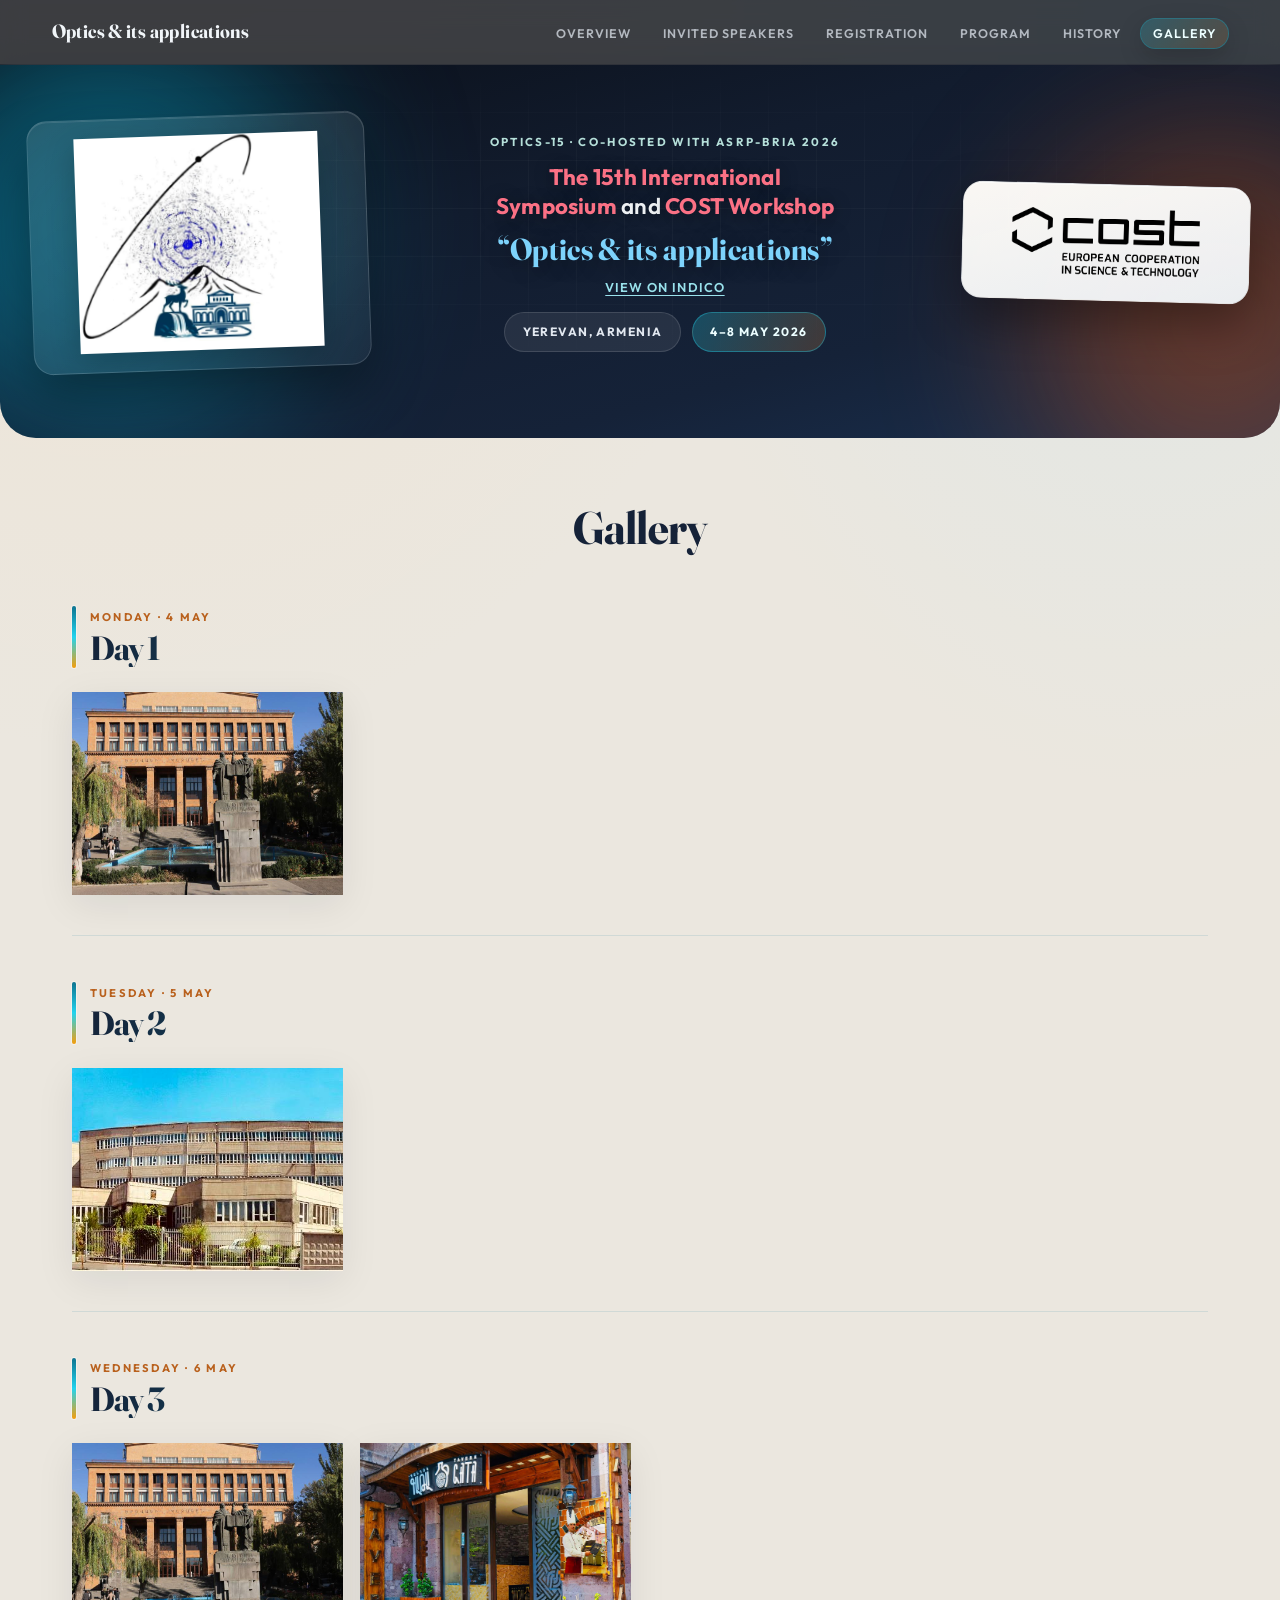
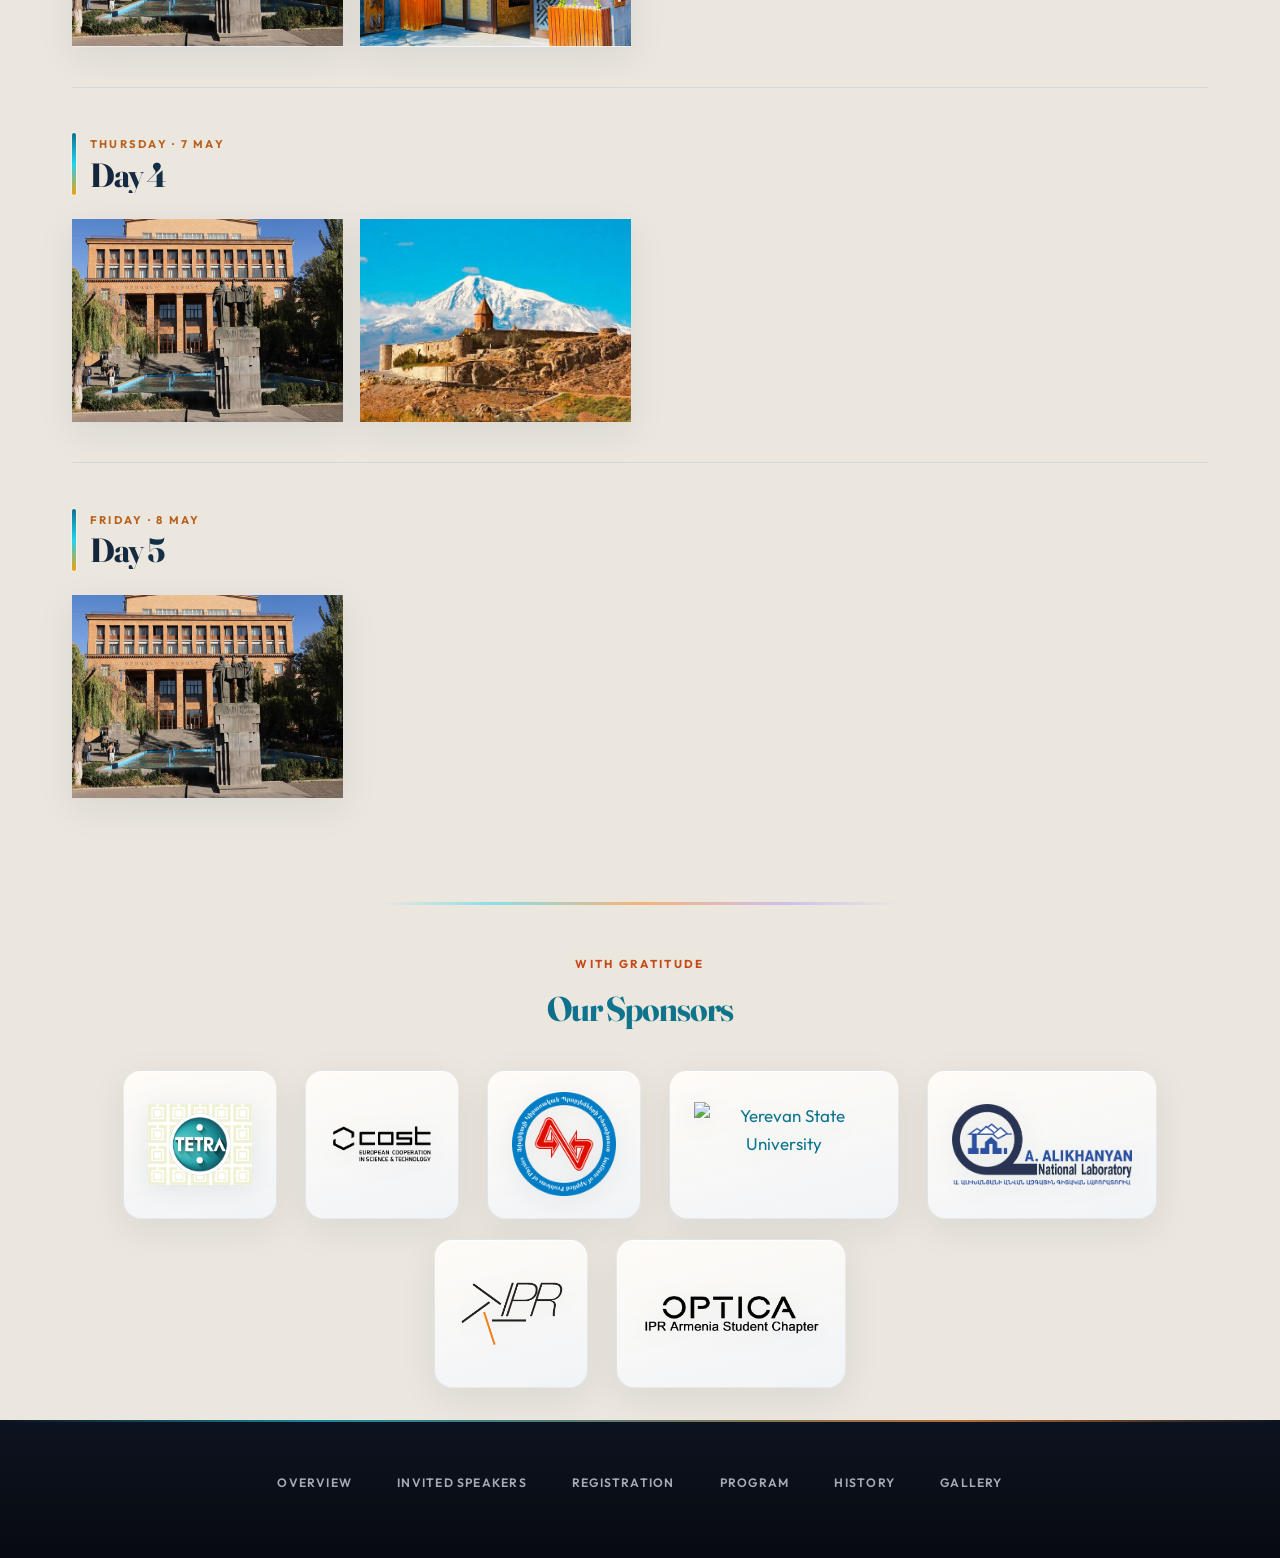
==== gallery.html @ a1bba570 "fix: remove .footer-credit in JS, cache-bust; CI verify live HTML for N2G (path check) Made-with: Cu" ====
<!DOCTYPE html>
<html lang="en">
  <head>
    <meta charset="UTF-8" />
    <meta name="viewport" content="width=device-width, initial-scale=1.0, viewport-fit=cover" />
    <title>Gallery — ASRP-BRIA 2026</title>
    <link rel="stylesheet" href="css/fonts.css" />
    <link rel="stylesheet" href="css/style.css" />
  </head>
  <body>
    <header class="site-header">
      <div class="header-inner">
        <a class="brand" href="index.html">Optics &amp; its applications</a>
        <button
          class="nav-toggle"
          type="button"
          aria-label="Open menu"
          aria-expanded="false"
        >
          <span></span><span></span><span></span>
        </button>
        <nav class="site-nav" aria-label="Main">
          <ul>
            <li><a href="index.html">Overview</a></li>
            <li><a href="invited-speakers.html">Invited Speakers</a></li>
            <li><a href="registration.html">Registration</a></li>
            <li><a href="program.html">Program</a></li>
            <li><a href="history.html">History</a></li>
            <li><a href="gallery.html" aria-current="page">Gallery</a></li>
          </ul>
        </nav>
      </div>
    </header>

    <main>
      <section class="hero hero--optics" aria-label="OPTICS-15 symposium banner">
        <div class="hero-bg" aria-hidden="true">
          <span class="hero-orb hero-orb--a"></span>
          <span class="hero-orb hero-orb--b"></span>
          <span class="hero-gridlines"></span>
        </div>
        <div class="hero-content">
          <div class="hero-grid hero-grid--optics">
            <div class="hero-panel hero-panel--tilt-left">
              <img
                src="images/hero-asrp.jpg"
                alt="ASRP — Alpic School for Radiation Physics"
                decoding="async"
                fetchpriority="low"
                loading="lazy"
                width="400"
                height="300"
              />
            </div>
            <div class="hero-center hero-center--optics">
              <p class="hero-eyebrow hero-eyebrow--optics">OPTICS-15 · co-hosted with ASRP-BRIA 2026</p>
              <div
                class="hero-symposium"
                aria-label="The 15th International Symposium and COST Workshop, Optics and its applications, OPTICS-15"
              >
                <span class="hero-symposium__inner" aria-hidden="true">
                  <span class="hero-symposium__line1">
                    <span class="hero-symposium__accent">The 15th International Symposium</span>
                    <span class="hero-symposium__and"> and </span>
                    <span class="hero-symposium__accent">COST Workshop</span>
                  </span>
                  <span class="hero-symposium__theme">&ldquo;Optics &amp; its applications&rdquo;</span>
                </span>
              </div>
              <p class="hero-symposium__series">
                <a href="https://indico.cern.ch/event/1631801/" target="_blank" rel="noopener noreferrer"
                  >View on Indico</a
                >
              </p>
              <div class="hero-meta">
                <span class="hero-pill">Yerevan, Armenia</span>
                <span class="hero-pill hero-pill--accent">4–8 May 2026</span>
              </div>
            </div>
            <div class="hero-cost" aria-label="COST">
              <a
                class="hero-cost__link"
                href="https://www.cost.eu/"
                target="_blank"
                rel="noopener noreferrer"
                aria-label="COST — European Cooperation in Science and Technology"
              >
                <img
                  src="images/sponsors/cost.png"
                  width="200"
                  height="120"
                  alt="COST — European Cooperation in Science and Technology"
                  decoding="async"
                  loading="lazy"
                />
              </a>
            </div>
          </div>
        </div>
      </section>

      <div class="wrap wrap--gallery" id="conference-gallery">
        <h1 class="page-title">Gallery</h1>

        <section class="gallery-day-section" aria-labelledby="g-day-1">
          <header class="gallery-day-section__head" id="g-day-1">
            <p class="gallery-day-section__eyebrow">Monday · 4 May</p>
            <h2 class="gallery-day-section__title">Day 1</h2>
          </header>
          <div class="gallery-mosaic" role="list">
            <div class="gallery-mosaic__cell" role="listitem">
              <button
                type="button"
                class="gallery-thumb tri-zoom"
                data-lightbox-src="images/gallery/desktop/1.jpg"
                data-lightbox-title="Day 1"
                aria-label="View photo, Day 1, 1 of 1"
              >
                <span class="tri-zoom__shine" aria-hidden="true"></span>
                <img
                  src="images/gallery/desktop/1.jpg"
                  alt=""
                  width="800"
                  height="600"
                  loading="lazy"
                  decoding="async"
                />
                <span class="tri-zoom__hint" aria-hidden="true"
                  ><span class="tri-zoom__hint-icon" aria-hidden="true"></span> Enlarge</span
                >
              </button>
            </div>
          </div>
        </section>

        <section class="gallery-day-section" aria-labelledby="g-day-2">
          <header class="gallery-day-section__head" id="g-day-2">
            <p class="gallery-day-section__eyebrow">Tuesday · 5 May</p>
            <h2 class="gallery-day-section__title">Day 2</h2>
          </header>
          <div class="gallery-mosaic" role="list">
            <div class="gallery-mosaic__cell" role="listitem">
              <button
                type="button"
                class="gallery-thumb tri-zoom"
                data-lightbox-src="images/gallery/desktop/2.jpg"
                data-lightbox-title="Day 2"
                aria-label="View photo, Day 2, 1 of 1"
              >
                <span class="tri-zoom__shine" aria-hidden="true"></span>
                <img
                  src="images/gallery/desktop/2.jpg"
                  alt=""
                  width="800"
                  height="600"
                  loading="lazy"
                  decoding="async"
                />
                <span class="tri-zoom__hint" aria-hidden="true"
                  ><span class="tri-zoom__hint-icon" aria-hidden="true"></span> Enlarge</span
                >
              </button>
            </div>
          </div>
        </section>

        <section class="gallery-day-section" aria-labelledby="g-day-3">
          <header class="gallery-day-section__head" id="g-day-3">
            <p class="gallery-day-section__eyebrow">Wednesday · 6 May</p>
            <h2 class="gallery-day-section__title">Day 3</h2>
          </header>
          <div class="gallery-mosaic" role="list">
            <div class="gallery-mosaic__cell" role="listitem">
              <button
                type="button"
                class="gallery-thumb tri-zoom"
                data-lightbox-src="images/gallery/desktop/1.jpg"
                data-lightbox-title="Day 3"
                aria-label="View photo, Day 3, 1 of 2"
              >
                <span class="tri-zoom__shine" aria-hidden="true"></span>
                <img
                  src="images/gallery/desktop/1.jpg"
                  alt=""
                  width="800"
                  height="600"
                  loading="lazy"
                  decoding="async"
                />
                <span class="tri-zoom__hint" aria-hidden="true"
                  ><span class="tri-zoom__hint-icon" aria-hidden="true"></span> Enlarge</span
                >
              </button>
            </div>
            <div class="gallery-mosaic__cell" role="listitem">
              <button
                type="button"
                class="gallery-thumb tri-zoom"
                data-lightbox-src="images/gallery/desktop/4.jpg"
                data-lightbox-title="Day 3"
                aria-label="View photo, Day 3, 2 of 2"
              >
                <span class="tri-zoom__shine" aria-hidden="true"></span>
                <img
                  src="images/gallery/desktop/4.jpg"
                  alt=""
                  width="800"
                  height="600"
                  loading="lazy"
                  decoding="async"
                />
                <span class="tri-zoom__hint" aria-hidden="true"
                  ><span class="tri-zoom__hint-icon" aria-hidden="true"></span> Enlarge</span
                >
              </button>
            </div>
          </div>
        </section>

        <section class="gallery-day-section" aria-labelledby="g-day-4">
          <header class="gallery-day-section__head" id="g-day-4">
            <p class="gallery-day-section__eyebrow">Thursday · 7 May</p>
            <h2 class="gallery-day-section__title">Day 4</h2>
          </header>
          <div class="gallery-mosaic" role="list">
            <div class="gallery-mosaic__cell" role="listitem">
              <button
                type="button"
                class="gallery-thumb tri-zoom"
                data-lightbox-src="images/gallery/desktop/1.jpg"
                data-lightbox-title="Day 4"
                aria-label="View photo, Day 4, 1 of 2"
              >
                <span class="tri-zoom__shine" aria-hidden="true"></span>
                <img
                  src="images/gallery/desktop/1.jpg"
                  alt=""
                  width="800"
                  height="600"
                  loading="lazy"
                  decoding="async"
                />
                <span class="tri-zoom__hint" aria-hidden="true"
                  ><span class="tri-zoom__hint-icon" aria-hidden="true"></span> Enlarge</span
                >
              </button>
            </div>
            <div class="gallery-mosaic__cell" role="listitem">
              <button
                type="button"
                class="gallery-thumb tri-zoom"
                data-lightbox-src="images/gallery/desktop/3.jpg"
                data-lightbox-title="Day 4"
                aria-label="View photo, Day 4, 2 of 2"
              >
                <span class="tri-zoom__shine" aria-hidden="true"></span>
                <img
                  src="images/gallery/desktop/3.jpg"
                  alt=""
                  width="800"
                  height="600"
                  loading="lazy"
                  decoding="async"
                />
                <span class="tri-zoom__hint" aria-hidden="true"
                  ><span class="tri-zoom__hint-icon" aria-hidden="true"></span> Enlarge</span
                >
              </button>
            </div>
          </div>
        </section>

        <section class="gallery-day-section" aria-labelledby="g-day-5">
          <header class="gallery-day-section__head" id="g-day-5">
            <p class="gallery-day-section__eyebrow">Friday · 8 May</p>
            <h2 class="gallery-day-section__title">Day 5</h2>
          </header>
          <div class="gallery-mosaic" role="list">
            <div class="gallery-mosaic__cell" role="listitem">
              <button
                type="button"
                class="gallery-thumb tri-zoom"
                data-lightbox-src="images/gallery/desktop/1.jpg"
                data-lightbox-title="Day 5"
                aria-label="View photo, Day 5, 1 of 1"
              >
                <span class="tri-zoom__shine" aria-hidden="true"></span>
                <img
                  src="images/gallery/desktop/1.jpg"
                  alt=""
                  width="800"
                  height="600"
                  loading="lazy"
                  decoding="async"
                />
                <span class="tri-zoom__hint" aria-hidden="true"
                  ><span class="tri-zoom__hint-icon" aria-hidden="true"></span> Enlarge</span
                >
              </button>
            </div>
          </div>
        </section>
      </div>
    </main>

    <div
      class="lightbox"
      id="image-lightbox"
      role="dialog"
      aria-modal="true"
      aria-labelledby="lightbox-title"
      hidden
    >
      <button
        type="button"
        class="lightbox__backdrop"
        tabindex="-1"
        aria-label="Close gallery preview"
      ></button>
      <div class="lightbox__panel">
        <header class="lightbox__head">
          <h2 class="lightbox__title" id="lightbox-title">Preview</h2>
          <button type="button" class="lightbox__close" aria-label="Close">
            <span class="lightbox__close-icon" aria-hidden="true"></span>
          </button>
        </header>
        <div class="lightbox__stage">
          <img class="lightbox__img" src="" alt="" />
        </div>
      </div>
    </div>

    <section class="sponsors sponsors--page" aria-label="Sponsors">
      <p class="sponsors__eyebrow">With gratitude</p>
      <h2 class="sponsors__title">Our Sponsors</h2>
      <div class="sponsor-row">
        <a href="https://www.cost.eu/actions/CA23125/" target="_blank" rel="noopener noreferrer" aria-label="TETRA (COST Action CA23125)">
          <img src="images/sponsors/tetra.png" alt="TETRA COST Action" width="140" height="140" />
        </a>
        <a href="https://www.cost.eu/" target="_blank" rel="noopener noreferrer" aria-label="COST (European Cooperation in Science and Technology)">
          <img src="images/sponsors/cost.png" alt="COST" width="140" height="140" />
        </a>
        <a href="https://www.iapp.am/" target="_blank" rel="noopener noreferrer" aria-label="Institute of Applied Problems of Physics (IAPP)">
          <img src="images/sponsors/iapp.png" alt="Institute of Applied Problems of Physics" width="140" height="140" />
        </a>
        <a class="sponsor--wide" href="https://www.ysu.am/en" target="_blank" rel="noopener noreferrer" aria-label="Yerevan State University">
          <img src="images/sponsors/ysu.jpg" alt="Yerevan State University" width="180" height="90" />
        </a>
        <a class="sponsor--wide" href="https://www.aanl.am/" target="_blank" rel="noopener noreferrer" aria-label="A. I. Alikhanyan National Science Laboratory (AANL)">
          <img src="images/sponsors/aanl.png" alt="A. I. Alikhanyan National Science Laboratory" width="180" height="90" />
        </a>
        <a href="https://ipr.sci.am/" target="_blank" rel="noopener noreferrer" aria-label="Institute for Physical Research">
          <img src="images/sponsors/ipr.png" alt="Institute for Physical Research" width="140" height="140" />
        </a>
        <a class="sponsor--wide" href="https://www.facebook.com/IPR.Armenia" target="_blank" rel="noopener noreferrer" aria-label="IPR Armenia Optica Student Chapter">
          <img src="images/sponsors/optica-ipr-armenia.png" alt="IPR Armenia Optica Student Chapter" width="180" height="80" />
        </a>
      </div>
    </section>

    <footer class="site-footer">
      <div class="footer-inner">
        <nav class="footer-nav" aria-label="Footer">
          <a href="index.html">Overview</a>
          <a href="invited-speakers.html">Invited Speakers</a>
          <a href="registration.html">Registration</a>
          <a href="program.html">Program</a>
          <a href="history.html">History</a>
          <a href="gallery.html">Gallery</a>
        </nav>
      </div>
    </footer>

    <script src="js/main.js?v=6" defer></script>
  </body>
</html>
---- css/fonts.css ----
﻿@font-face {
  font-family: 'Fraunces';
  font-style: italic;
  font-weight: 500;
  font-display: swap;
  src: url(../fonts/6NVf8FyLNQOQZAnv9ZwNjucMHVn85Ni7emAe9lKqZTnbB-gzTK0K1ChJdt9vIVYX9G37lod9sPEKsxx664UJf1h5Tf7W.ttf) format('truetype');
}
@font-face {
  font-family: 'Fraunces';
  font-style: italic;
  font-weight: 500;
  font-display: swap;
  src: url(../fonts/6NVf8FyLNQOQZAnv9ZwNjucMHVn85Ni7emAe9lKqZTnbB-gzTK0K1ChJdt9vIVYX9G37lrd9sPEKsxx664UJf1h5Tf7W.ttf) format('truetype');
}
@font-face {
  font-family: 'Fraunces';
  font-style: italic;
  font-weight: 500;
  font-display: swap;
  src: url(../fonts/6NVf8FyLNQOQZAnv9ZwNjucMHVn85Ni7emAe9lKqZTnbB-gzTK0K1ChJdt9vIVYX9G37lqd9sPEKsxx664UJf1h5Tf7W.ttf) format('truetype');
}
@font-face {
  font-family: 'Fraunces';
  font-style: italic;
  font-weight: 500;
  font-display: swap;
  src: url(../fonts/6NVf8FyLNQOQZAnv9ZwNjucMHVn85Ni7emAe9lKqZTnbB-gzTK0K1ChJdt9vIVYX9G37ltd9sPEKsxx664UJf1h5Tf7W.ttf) format('truetype');
}
@font-face {
  font-family: 'Fraunces';
  font-style: italic;
  font-weight: 500;
  font-display: swap;
  src: url(../fonts/6NVf8FyLNQOQZAnv9ZwNjucMHVn85Ni7emAe9lKqZTnbB-gzTK0K1ChJdt9vIVYX9G37lvd9sPEKsxx664UJf1h5Tf7W.ttf) format('truetype');
}
@font-face {
  font-family: 'Fraunces';
  font-style: italic;
  font-weight: 500;
  font-display: swap;
  src: url(../fonts/6NVf8FyLNQOQZAnv9ZwNjucMHVn85Ni7emAe9lKqZTnbB-gzTK0K1ChJdt9vIVYX9G37lhd9sPEKsxx664UJf1h5Tf7W.ttf) format('truetype');
}
@font-face {
  font-family: 'Fraunces';
  font-style: italic;
  font-weight: 500;
  font-display: swap;
  src: url(../fonts/6NVf8FyLNQOQZAnv9ZwNjucMHVn85Ni7emAe9lKqZTnbB-gzTK0K1ChJdt9vIVYX9G37lh99sPEKsxx664UJf1h5Tf7W.ttf) format('truetype');
}
@font-face {
  font-family: 'Fraunces';
  font-style: italic;
  font-weight: 500;
  font-display: swap;
  src: url(../fonts/6NVf8FyLNQOQZAnv9ZwNjucMHVn85Ni7emAe9lKqZTnbB-gzTK0K1ChJdt9vIVYX9G37lgd9sPEKsxx664UJf1h5Tf7W.ttf) format('truetype');
}
@font-face {
  font-family: 'Fraunces';
  font-style: italic;
  font-weight: 500;
  font-display: swap;
  src: url(../fonts/6NVf8FyLNQOQZAnv9ZwNjucMHVn85Ni7emAe9lKqZTnbB-gzTK0K1ChJdt9vIVYX9G37ljd9sPEKsxx664UJf1h5Tf7W.ttf) format('truetype');
}
@font-face {
  font-family: 'Fraunces';
  font-style: italic;
  font-weight: 500;
  font-display: swap;
  src: url(../fonts/6NVf8FyLNQOQZAnv9ZwNjucMHVn85Ni7emAe9lKqZTnbB-gzTK0K1ChJdt9vIVYX9G37lld9sPEKsxx664UJf1h5Tf7W.ttf) format('truetype');
}
@font-face {
  font-family: 'Fraunces';
  font-style: italic;
  font-weight: 500;
  font-display: swap;
  src: url(../fonts/6NVf8FyLNQOQZAnv9ZwNjucMHVn85Ni7emAe9lKqZTnbB-gzTK0K1ChJdt9vIVYX9G37lnd9sPEKsxx664UJf1h5Tf7W.ttf) format('truetype');
}
@font-face {
  font-family: 'Fraunces';
  font-style: italic;
  font-weight: 500;
  font-display: swap;
  src: url(../fonts/6NVf8FyLNQOQZAnv9ZwNjucMHVn85Ni7emAe9lKqZTnbB-gzTK0K1ChJdt9vIVYX9G37lod-sPEKsxx664UJf1h5Tf7W.ttf) format('truetype');
}
@font-face {
  font-family: 'Fraunces';
  font-style: italic;
  font-weight: 500;
  font-display: swap;
  src: url(../fonts/6NVf8FyLNQOQZAnv9ZwNjucMHVn85Ni7emAe9lKqZTnbB-gzTK0K1ChJdt9vIVYX9G37ltd-sPEKsxx664UJf1h5Tf7W.ttf) format('truetype');
}
@font-face {
  font-family: 'Fraunces';
  font-style: italic;
  font-weight: 500;
  font-display: swap;
  src: url(../fonts/6NVf8FyLNQOQZAnv9ZwNjucMHVn85Ni7emAe9lKqZTnbB-gzTK0K1ChJdt9vIVYX9G37lud-sPEKsxx664UJf1h5Tf7W.ttf) format('truetype');
}
@font-face {
  font-family: 'Fraunces';
  font-style: italic;
  font-weight: 500;
  font-display: swap;
  src: url(../fonts/6NVf8FyLNQOQZAnv9ZwNjucMHVn85Ni7emAe9lKqZTnbB-gzTK0K1ChJdt9vIVYX9G37lgd-sPEKsxx664UJf1h5Tf7W.ttf) format('truetype');
}
@font-face {
  font-family: 'Fraunces';
  font-style: italic;
  font-weight: 500;
  font-display: swap;
  src: url(../fonts/6NVf8FyLNQOQZAnv9ZwNjucMHVn85Ni7emAe9lKqZTnbB-gzTK0K1ChJdt9vIVYX9G37lld-sPEKsxx664UJf1h5Tf7W.ttf) format('truetype');
}
@font-face {
  font-family: 'Fraunces';
  font-style: italic;
  font-weight: 500;
  font-display: swap;
  src: url(../fonts/6NVf8FyLNQOQZAnv9ZwNjucMHVn85Ni7emAe9lKqZTnbB-gzTK0K1ChJdt9vIVYX9G37lmd-sPEKsxx664UJf1h5Tf7W.ttf) format('truetype');
}
@font-face {
  font-family: 'Fraunces';
  font-style: italic;
  font-weight: 500;
  font-display: swap;
  src: url(../fonts/6NVf8FyLNQOQZAnv9ZwNjucMHVn85Ni7emAe9lKqZTnbB-gzTK0K1ChJdt9vIVYX9G37lod_sPEKsxx664UJf1h5Tf7W.ttf) format('truetype');
}
@font-face {
  font-family: 'Fraunces';
  font-style: normal;
  font-weight: 400;
  font-display: swap;
  src: url(../fonts/6NUh8FyLNQOQZAnv9bYEvDiIdE9Ea92uemAk_WBq8U_9v0c2Wa0K7iN7hzFUPJH58njr1603gg7S2nfgRYIctxujDg.ttf) format('truetype');
}
@font-face {
  font-family: 'Fraunces';
  font-style: normal;
  font-weight: 400;
  font-display: swap;
  src: url(../fonts/6NUh8FyLNQOQZAnv9bYEvDiIdE9Ea92uemAk_WBq8U_9v0c2Wa0K7iN7hzFUPJH58njb1603gg7S2nfgRYIctxujDg.ttf) format('truetype');
}
@font-face {
  font-family: 'Fraunces';
  font-style: normal;
  font-weight: 400;
  font-display: swap;
  src: url(../fonts/6NUh8FyLNQOQZAnv9bYEvDiIdE9Ea92uemAk_WBq8U_9v0c2Wa0K7iN7hzFUPJH58njL1603gg7S2nfgRYIctxujDg.ttf) format('truetype');
}
@font-face {
  font-family: 'Fraunces';
  font-style: normal;
  font-weight: 400;
  font-display: swap;
  src: url(../fonts/6NUh8FyLNQOQZAnv9bYEvDiIdE9Ea92uemAk_WBq8U_9v0c2Wa0K7iN7hzFUPJH58ni71603gg7S2nfgRYIctxujDg.ttf) format('truetype');
}
@font-face {
  font-family: 'Fraunces';
  font-style: normal;
  font-weight: 400;
  font-display: swap;
  src: url(../fonts/6NUh8FyLNQOQZAnv9bYEvDiIdE9Ea92uemAk_WBq8U_9v0c2Wa0K7iN7hzFUPJH58nib1603gg7S2nfgRYIctxujDg.ttf) format('truetype');
}
@font-face {
  font-family: 'Fraunces';
  font-style: normal;
  font-weight: 400;
  font-display: swap;
  src: url(../fonts/6NUh8FyLNQOQZAnv9bYEvDiIdE9Ea92uemAk_WBq8U_9v0c2Wa0K7iN7hzFUPJH58nh71603gg7S2nfgRYIctxujDg.ttf) format('truetype');
}
@font-face {
  font-family: 'Fraunces';
  font-style: normal;
  font-weight: 400;
  font-display: swap;
  src: url(../fonts/6NUh8FyLNQOQZAnv9bYEvDiIdE9Ea92uemAk_WBq8U_9v0c2Wa0K7iN7hzFUPJH58nhz1603gg7S2nfgRYIctxujDg.ttf) format('truetype');
}
@font-face {
  font-family: 'Fraunces';
  font-style: normal;
  font-weight: 400;
  font-display: swap;
  src: url(../fonts/6NUh8FyLNQOQZAnv9bYEvDiIdE9Ea92uemAk_WBq8U_9v0c2Wa0K7iN7hzFUPJH58nhr1603gg7S2nfgRYIctxujDg.ttf) format('truetype');
}
@font-face {
  font-family: 'Fraunces';
  font-style: normal;
  font-weight: 400;
  font-display: swap;
  src: url(../fonts/6NUh8FyLNQOQZAnv9bYEvDiIdE9Ea92uemAk_WBq8U_9v0c2Wa0K7iN7hzFUPJH58nhb1603gg7S2nfgRYIctxujDg.ttf) format('truetype');
}
@font-face {
  font-family: 'Fraunces';
  font-style: normal;
  font-weight: 400;
  font-display: swap;
  src: url(../fonts/6NUh8FyLNQOQZAnv9bYEvDiIdE9Ea92uemAk_WBq8U_9v0c2Wa0K7iN7hzFUPJH58ng71603gg7S2nfgRYIctxujDg.ttf) format('truetype');
}
@font-face {
  font-family: 'Fraunces';
  font-style: normal;
  font-weight: 400;
  font-display: swap;
  src: url(../fonts/6NUh8FyLNQOQZAnv9bYEvDiIdE9Ea92uemAk_WBq8U_9v0c2Wa0K7iN7hzFUPJH58ngb1603gg7S2nfgRYIctxujDg.ttf) format('truetype');
}
@font-face {
  font-family: 'Fraunces';
  font-style: normal;
  font-weight: 400;
  font-display: swap;
  src: url(../fonts/6NUh8FyLNQOQZAnv9bYEvDiIdE9Ea92uemAk_WBq8U_9v0c2Wa0K7iN7hzFUPJH58njr1K03gg7S2nfgRYIctxujDg.ttf) format('truetype');
}
@font-face {
  font-family: 'Fraunces';
  font-style: normal;
  font-weight: 400;
  font-display: swap;
  src: url(../fonts/6NUh8FyLNQOQZAnv9bYEvDiIdE9Ea92uemAk_WBq8U_9v0c2Wa0K7iN7hzFUPJH58ni71K03gg7S2nfgRYIctxujDg.ttf) format('truetype');
}
@font-face {
  font-family: 'Fraunces';
  font-style: normal;
  font-weight: 400;
  font-display: swap;
  src: url(../fonts/6NUh8FyLNQOQZAnv9bYEvDiIdE9Ea92uemAk_WBq8U_9v0c2Wa0K7iN7hzFUPJH58niL1K03gg7S2nfgRYIctxujDg.ttf) format('truetype');
}
@font-face {
  font-family: 'Fraunces';
  font-style: normal;
  font-weight: 400;
  font-display: swap;
  src: url(../fonts/6NUh8FyLNQOQZAnv9bYEvDiIdE9Ea92uemAk_WBq8U_9v0c2Wa0K7iN7hzFUPJH58nhr1K03gg7S2nfgRYIctxujDg.ttf) format('truetype');
}
@font-face {
  font-family: 'Fraunces';
  font-style: normal;
  font-weight: 400;
  font-display: swap;
  src: url(../fonts/6NUh8FyLNQOQZAnv9bYEvDiIdE9Ea92uemAk_WBq8U_9v0c2Wa0K7iN7hzFUPJH58ng71K03gg7S2nfgRYIctxujDg.ttf) format('truetype');
}
@font-face {
  font-family: 'Fraunces';
  font-style: normal;
  font-weight: 400;
  font-display: swap;
  src: url(../fonts/6NUh8FyLNQOQZAnv9bYEvDiIdE9Ea92uemAk_WBq8U_9v0c2Wa0K7iN7hzFUPJH58ngL1K03gg7S2nfgRYIctxujDg.ttf) format('truetype');
}
@font-face {
  font-family: 'Fraunces';
  font-style: normal;
  font-weight: 400;
  font-display: swap;
  src: url(../fonts/6NUh8FyLNQOQZAnv9bYEvDiIdE9Ea92uemAk_WBq8U_9v0c2Wa0K7iN7hzFUPJH58njr1a03gg7S2nfgRYIctxujDg.ttf) format('truetype');
}
@font-face {
  font-family: 'Fraunces';
  font-style: normal;
  font-weight: 600;
  font-display: swap;
  src: url(../fonts/6NUh8FyLNQOQZAnv9bYEvDiIdE9Ea92uemAk_WBq8U_9v0c2Wa0K7iN7hzFUPJH58njr1603gg7S2nfgRYIcaRyjDg.ttf) format('truetype');
}
@font-face {
  font-family: 'Fraunces';
  font-style: normal;
  font-weight: 600;
  font-display: swap;
  src: url(../fonts/6NUh8FyLNQOQZAnv9bYEvDiIdE9Ea92uemAk_WBq8U_9v0c2Wa0K7iN7hzFUPJH58njb1603gg7S2nfgRYIcaRyjDg.ttf) format('truetype');
}
@font-face {
  font-family: 'Fraunces';
  font-style: normal;
  font-weight: 600;
  font-display: swap;
  src: url(../fonts/6NUh8FyLNQOQZAnv9bYEvDiIdE9Ea92uemAk_WBq8U_9v0c2Wa0K7iN7hzFUPJH58njL1603gg7S2nfgRYIcaRyjDg.ttf) format('truetype');
}
@font-face {
  font-family: 'Fraunces';
  font-style: normal;
  font-weight: 600;
  font-display: swap;
  src: url(../fonts/6NUh8FyLNQOQZAnv9bYEvDiIdE9Ea92uemAk_WBq8U_9v0c2Wa0K7iN7hzFUPJH58ni71603gg7S2nfgRYIcaRyjDg.ttf) format('truetype');
}
@font-face {
  font-family: 'Fraunces';
  font-style: normal;
  font-weight: 600;
  font-display: swap;
  src: url(../fonts/6NUh8FyLNQOQZAnv9bYEvDiIdE9Ea92uemAk_WBq8U_9v0c2Wa0K7iN7hzFUPJH58nib1603gg7S2nfgRYIcaRyjDg.ttf) format('truetype');
}
@font-face {
  font-family: 'Fraunces';
  font-style: normal;
  font-weight: 600;
  font-display: swap;
  src: url(../fonts/6NUh8FyLNQOQZAnv9bYEvDiIdE9Ea92uemAk_WBq8U_9v0c2Wa0K7iN7hzFUPJH58nh71603gg7S2nfgRYIcaRyjDg.ttf) format('truetype');
}
@font-face {
  font-family: 'Fraunces';
  font-style: normal;
  font-weight: 600;
  font-display: swap;
  src: url(../fonts/6NUh8FyLNQOQZAnv9bYEvDiIdE9Ea92uemAk_WBq8U_9v0c2Wa0K7iN7hzFUPJH58nhz1603gg7S2nfgRYIcaRyjDg.ttf) format('truetype');
}
@font-face {
  font-family: 'Fraunces';
  font-style: normal;
  font-weight: 600;
  font-display: swap;
  src: url(../fonts/6NUh8FyLNQOQZAnv9bYEvDiIdE9Ea92uemAk_WBq8U_9v0c2Wa0K7iN7hzFUPJH58nhr1603gg7S2nfgRYIcaRyjDg.ttf) format('truetype');
}
@font-face {
  font-family: 'Fraunces';
  font-style: normal;
  font-weight: 600;
  font-display: swap;
  src: url(../fonts/6NUh8FyLNQOQZAnv9bYEvDiIdE9Ea92uemAk_WBq8U_9v0c2Wa0K7iN7hzFUPJH58nhb1603gg7S2nfgRYIcaRyjDg.ttf) format('truetype');
}
@font-face {
  font-family: 'Fraunces';
  font-style: normal;
  font-weight: 600;
  font-display: swap;
  src: url(../fonts/6NUh8FyLNQOQZAnv9bYEvDiIdE9Ea92uemAk_WBq8U_9v0c2Wa0K7iN7hzFUPJH58ng71603gg7S2nfgRYIcaRyjDg.ttf) format('truetype');
}
@font-face {
  font-family: 'Fraunces';
  font-style: normal;
  font-weight: 600;
  font-display: swap;
  src: url(../fonts/6NUh8FyLNQOQZAnv9bYEvDiIdE9Ea92uemAk_WBq8U_9v0c2Wa0K7iN7hzFUPJH58ngb1603gg7S2nfgRYIcaRyjDg.ttf) format('truetype');
}
@font-face {
  font-family: 'Fraunces';
  font-style: normal;
  font-weight: 600;
  font-display: swap;
  src: url(../fonts/6NUh8FyLNQOQZAnv9bYEvDiIdE9Ea92uemAk_WBq8U_9v0c2Wa0K7iN7hzFUPJH58njr1K03gg7S2nfgRYIcaRyjDg.ttf) format('truetype');
}
@font-face {
  font-family: 'Fraunces';
  font-style: normal;
  font-weight: 600;
  font-display: swap;
  src: url(../fonts/6NUh8FyLNQOQZAnv9bYEvDiIdE9Ea92uemAk_WBq8U_9v0c2Wa0K7iN7hzFUPJH58ni71K03gg7S2nfgRYIcaRyjDg.ttf) format('truetype');
}
@font-face {
  font-family: 'Fraunces';
  font-style: normal;
  font-weight: 600;
  font-display: swap;
  src: url(../fonts/6NUh8FyLNQOQZAnv9bYEvDiIdE9Ea92uemAk_WBq8U_9v0c2Wa0K7iN7hzFUPJH58niL1K03gg7S2nfgRYIcaRyjDg.ttf) format('truetype');
}
@font-face {
  font-family: 'Fraunces';
  font-style: normal;
  font-weight: 600;
  font-display: swap;
  src: url(../fonts/6NUh8FyLNQOQZAnv9bYEvDiIdE9Ea92uemAk_WBq8U_9v0c2Wa0K7iN7hzFUPJH58nhr1K03gg7S2nfgRYIcaRyjDg.ttf) format('truetype');
}
@font-face {
  font-family: 'Fraunces';
  font-style: normal;
  font-weight: 600;
  font-display: swap;
  src: url(../fonts/6NUh8FyLNQOQZAnv9bYEvDiIdE9Ea92uemAk_WBq8U_9v0c2Wa0K7iN7hzFUPJH58ng71K03gg7S2nfgRYIcaRyjDg.ttf) format('truetype');
}
@font-face {
  font-family: 'Fraunces';
  font-style: normal;
  font-weight: 600;
  font-display: swap;
  src: url(../fonts/6NUh8FyLNQOQZAnv9bYEvDiIdE9Ea92uemAk_WBq8U_9v0c2Wa0K7iN7hzFUPJH58ngL1K03gg7S2nfgRYIcaRyjDg.ttf) format('truetype');
}
@font-face {
  font-family: 'Fraunces';
  font-style: normal;
  font-weight: 600;
  font-display: swap;
  src: url(../fonts/6NUh8FyLNQOQZAnv9bYEvDiIdE9Ea92uemAk_WBq8U_9v0c2Wa0K7iN7hzFUPJH58njr1a03gg7S2nfgRYIcaRyjDg.ttf) format('truetype');
}
@font-face {
  font-family: 'Fraunces';
  font-style: normal;
  font-weight: 700;
  font-display: swap;
  src: url(../fonts/6NUh8FyLNQOQZAnv9bYEvDiIdE9Ea92uemAk_WBq8U_9v0c2Wa0K7iN7hzFUPJH58njr1603gg7S2nfgRYIcUByjDg.ttf) format('truetype');
}
@font-face {
  font-family: 'Fraunces';
  font-style: normal;
  font-weight: 700;
  font-display: swap;
  src: url(../fonts/6NUh8FyLNQOQZAnv9bYEvDiIdE9Ea92uemAk_WBq8U_9v0c2Wa0K7iN7hzFUPJH58njb1603gg7S2nfgRYIcUByjDg.ttf) format('truetype');
}
@font-face {
  font-family: 'Fraunces';
  font-style: normal;
  font-weight: 700;
  font-display: swap;
  src: url(../fonts/6NUh8FyLNQOQZAnv9bYEvDiIdE9Ea92uemAk_WBq8U_9v0c2Wa0K7iN7hzFUPJH58njL1603gg7S2nfgRYIcUByjDg.ttf) format('truetype');
}
@font-face {
  font-family: 'Fraunces';
  font-style: normal;
  font-weight: 700;
  font-display: swap;
  src: url(../fonts/6NUh8FyLNQOQZAnv9bYEvDiIdE9Ea92uemAk_WBq8U_9v0c2Wa0K7iN7hzFUPJH58ni71603gg7S2nfgRYIcUByjDg.ttf) format('truetype');
}
@font-face {
  font-family: 'Fraunces';
  font-style: normal;
  font-weight: 700;
  font-display: swap;
  src: url(../fonts/6NUh8FyLNQOQZAnv9bYEvDiIdE9Ea92uemAk_WBq8U_9v0c2Wa0K7iN7hzFUPJH58nib1603gg7S2nfgRYIcUByjDg.ttf) format('truetype');
}
@font-face {
  font-family: 'Fraunces';
  font-style: normal;
  font-weight: 700;
  font-display: swap;
  src: url(../fonts/6NUh8FyLNQOQZAnv9bYEvDiIdE9Ea92uemAk_WBq8U_9v0c2Wa0K7iN7hzFUPJH58nh71603gg7S2nfgRYIcUByjDg.ttf) format('truetype');
}
@font-face {
  font-family: 'Fraunces';
  font-style: normal;
  font-weight: 700;
  font-display: swap;
  src: url(../fonts/6NUh8FyLNQOQZAnv9bYEvDiIdE9Ea92uemAk_WBq8U_9v0c2Wa0K7iN7hzFUPJH58nhz1603gg7S2nfgRYIcUByjDg.ttf) format('truetype');
}
@font-face {
  font-family: 'Fraunces';
  font-style: normal;
  font-weight: 700;
  font-display: swap;
  src: url(../fonts/6NUh8FyLNQOQZAnv9bYEvDiIdE9Ea92uemAk_WBq8U_9v0c2Wa0K7iN7hzFUPJH58nhr1603gg7S2nfgRYIcUByjDg.ttf) format('truetype');
}
@font-face {
  font-family: 'Fraunces';
  font-style: normal;
  font-weight: 700;
  font-display: swap;
  src: url(../fonts/6NUh8FyLNQOQZAnv9bYEvDiIdE9Ea92uemAk_WBq8U_9v0c2Wa0K7iN7hzFUPJH58nhb1603gg7S2nfgRYIcUByjDg.ttf) format('truetype');
}
@font-face {
  font-family: 'Fraunces';
  font-style: normal;
  font-weight: 700;
  font-display: swap;
  src: url(../fonts/6NUh8FyLNQOQZAnv9bYEvDiIdE9Ea92uemAk_WBq8U_9v0c2Wa0K7iN7hzFUPJH58ng71603gg7S2nfgRYIcUByjDg.ttf) format('truetype');
}
@font-face {
  font-family: 'Fraunces';
  font-style: normal;
  font-weight: 700;
  font-display: swap;
  src: url(../fonts/6NUh8FyLNQOQZAnv9bYEvDiIdE9Ea92uemAk_WBq8U_9v0c2Wa0K7iN7hzFUPJH58ngb1603gg7S2nfgRYIcUByjDg.ttf) format('truetype');
}
@font-face {
  font-family: 'Fraunces';
  font-style: normal;
  font-weight: 700;
  font-display: swap;
  src: url(../fonts/6NUh8FyLNQOQZAnv9bYEvDiIdE9Ea92uemAk_WBq8U_9v0c2Wa0K7iN7hzFUPJH58njr1K03gg7S2nfgRYIcUByjDg.ttf) format('truetype');
}
@font-face {
  font-family: 'Fraunces';
  font-style: normal;
  font-weight: 700;
  font-display: swap;
  src: url(../fonts/6NUh8FyLNQOQZAnv9bYEvDiIdE9Ea92uemAk_WBq8U_9v0c2Wa0K7iN7hzFUPJH58ni71K03gg7S2nfgRYIcUByjDg.ttf) format('truetype');
}
@font-face {
  font-family: 'Fraunces';
  font-style: normal;
  font-weight: 700;
  font-display: swap;
  src: url(../fonts/6NUh8FyLNQOQZAnv9bYEvDiIdE9Ea92uemAk_WBq8U_9v0c2Wa0K7iN7hzFUPJH58niL1K03gg7S2nfgRYIcUByjDg.ttf) format('truetype');
}
@font-face {
  font-family: 'Fraunces';
  font-style: normal;
  font-weight: 700;
  font-display: swap;
  src: url(../fonts/6NUh8FyLNQOQZAnv9bYEvDiIdE9Ea92uemAk_WBq8U_9v0c2Wa0K7iN7hzFUPJH58nhr1K03gg7S2nfgRYIcUByjDg.ttf) format('truetype');
}
@font-face {
  font-family: 'Fraunces';
  font-style: normal;
  font-weight: 700;
  font-display: swap;
  src: url(../fonts/6NUh8FyLNQOQZAnv9bYEvDiIdE9Ea92uemAk_WBq8U_9v0c2Wa0K7iN7hzFUPJH58ng71K03gg7S2nfgRYIcUByjDg.ttf) format('truetype');
}
@font-face {
  font-family: 'Fraunces';
  font-style: normal;
  font-weight: 700;
  font-display: swap;
  src: url(../fonts/6NUh8FyLNQOQZAnv9bYEvDiIdE9Ea92uemAk_WBq8U_9v0c2Wa0K7iN7hzFUPJH58ngL1K03gg7S2nfgRYIcUByjDg.ttf) format('truetype');
}
@font-face {
  font-family: 'Fraunces';
  font-style: normal;
  font-weight: 700;
  font-display: swap;
  src: url(../fonts/6NUh8FyLNQOQZAnv9bYEvDiIdE9Ea92uemAk_WBq8U_9v0c2Wa0K7iN7hzFUPJH58njr1a03gg7S2nfgRYIcUByjDg.ttf) format('truetype');
}
@font-face {
  font-family: 'Outfit';
  font-style: normal;
  font-weight: 400;
  font-display: swap;
  src: url(../fonts/QGYyz_MVcBeNP4NjuGObqx1XmO1I4TC1C4E.ttf) format('truetype');
}
@font-face {
  font-family: 'Outfit';
  font-style: normal;
  font-weight: 500;
  font-display: swap;
  src: url(../fonts/QGYyz_MVcBeNP4NjuGObqx1XmO1I4QK1C4E.ttf) format('truetype');
}
@font-face {
  font-family: 'Outfit';
  font-style: normal;
  font-weight: 600;
  font-display: swap;
  src: url(../fonts/QGYyz_MVcBeNP4NjuGObqx1XmO1I4e6yC4E.ttf) format('truetype');
}
@font-face {
  font-family: 'Outfit';
  font-style: normal;
  font-weight: 700;
  font-display: swap;
  src: url(../fonts/QGYyz_MVcBeNP4NjuGObqx1XmO1I4deyC4E.ttf) format('truetype');
}
---- css/style.css ----
/* ASRP-BRIA 2026 — redesigned visual system */
:root {
  --bg: #ebe7df;
  --bg-warm: #f5f1ea;
  --bg-card: rgba(255, 252, 247, 0.92);
  --ink: #15202b;
  --ink-muted: #5a6b7a;
  --accent: #0e7490;
  --accent-bright: #22d3ee;
  --accent-soft: rgba(14, 116, 144, 0.12);
  --gold: #c2410c;
  --gold-bright: #fb923c;
  --gold-soft: #fed7aa;
  --hero-mid: #152238;
  --hero-deep: #0a0f18;
  --border: rgba(21, 32, 43, 0.1);
  --border-strong: rgba(34, 211, 238, 0.25);
  --shadow: 0 4px 24px rgba(10, 15, 24, 0.06);
  --shadow-float: 0 24px 48px rgba(10, 15, 24, 0.12);
  --header-h: 4rem;
  --font-display: "Fraunces", Georgia, "Times New Roman", serif;
  --font-body: "Outfit", system-ui, sans-serif;
  --ease-out: cubic-bezier(0.22, 1, 0.36, 1);
  --transition: 0.3s var(--ease-out);
}

*,
*::before,
*::after {
  box-sizing: border-box;
}

html {
  scroll-behavior: smooth;
  -webkit-text-size-adjust: 100%;
  text-size-adjust: 100%;
}

body {
  margin: 0;
  min-height: 100vh;
  min-height: 100dvh;
  font-family: var(--font-body);
  font-size: 1.0625rem;
  line-height: 1.65;
  color: var(--ink);
  background: var(--bg);
  background-image: radial-gradient(
      ellipse 120% 80% at 10% -20%,
      rgba(254, 215, 170, 0.35),
      transparent 55%
    ),
    radial-gradient(ellipse 80% 50% at 90% 0%, rgba(186, 230, 253, 0.25), transparent 50%);
  padding-top: calc(var(--header-h) + env(safe-area-inset-top, 0px));
  padding-left: env(safe-area-inset-left, 0px);
  padding-right: env(safe-area-inset-right, 0px);
  display: flex;
  flex-direction: column;
}

img {
  max-width: 100%;
  height: auto;
  display: block;
}

a {
  color: var(--accent);
  text-decoration-thickness: 1px;
  text-underline-offset: 0.18em;
  transition: color var(--transition);
}

a:hover {
  color: #0f766e;
}

/* ——— Header (dark glass) ——— */
.site-header {
  position: fixed;
  top: 0;
  left: 0;
  right: 0;
  z-index: 1000;
  min-height: calc(var(--header-h) + env(safe-area-inset-top, 0px));
  padding-top: env(safe-area-inset-top, 0px);
  padding-left: env(safe-area-inset-left, 0px);
  padding-right: env(safe-area-inset-right, 0px);
  background: rgba(10, 15, 24, 0.78);
  backdrop-filter: blur(12px) saturate(1.15);
  -webkit-backdrop-filter: blur(12px) saturate(1.15);
  border-bottom: 1px solid rgba(255, 255, 255, 0.06);
  box-sizing: border-box;
}

.header-inner {
  max-width: 1220px;
  margin: 0 auto;
  padding: 0 1.35rem;
  min-height: var(--header-h);
  display: flex;
  align-items: center;
  justify-content: space-between;
  gap: 1rem;
}

.brand {
  font-family: var(--font-display);
  font-weight: 700;
  font-size: clamp(0.7rem, 2.1vw, 1.2rem);
  letter-spacing: 0.02em;
  color: #f1f5f9;
  text-decoration: none;
  white-space: nowrap;
  flex-shrink: 1;
  min-width: 0;
  transition: color var(--transition), text-shadow var(--transition);
}

.brand:hover {
  color: #fff;
  text-shadow: 0 0 24px rgba(34, 211, 238, 0.45);
  text-decoration: none;
}

.nav-toggle {
  display: none;
  flex-direction: column;
  justify-content: center;
  align-items: center;
  gap: 5px;
  min-width: 2.75rem;
  min-height: 2.75rem;
  padding: 0.5rem;
  background: rgba(255, 255, 255, 0.06);
  border: 1px solid rgba(255, 255, 255, 0.1);
  cursor: pointer;
  border-radius: 8px;
  -webkit-tap-highlight-color: rgba(34, 211, 238, 0.15);
  touch-action: manipulation;
}

.nav-toggle span {
  display: block;
  width: 22px;
  height: 2px;
  background: #e2e8f0;
  transition: var(--transition);
}

.site-nav ul {
  list-style: none;
  margin: 0;
  padding: 0;
  display: flex;
  flex-wrap: wrap;
  gap: 0.35rem 0.5rem;
  justify-content: flex-end;
  align-items: center;
}

.site-nav a {
  font-size: 0.78rem;
  font-weight: 600;
  letter-spacing: 0.08em;
  text-transform: uppercase;
  color: rgba(226, 232, 240, 0.72);
  text-decoration: none;
  padding: 0.45rem 0.75rem;
  position: relative;
  border-radius: 999px;
  transition: color var(--transition), background var(--transition), box-shadow var(--transition);
}

.site-nav a::after {
  display: none;
}

.site-nav a:hover {
  color: #fff;
  background: rgba(255, 255, 255, 0.08);
}

.site-nav a[aria-current="page"] {
  color: #ecfeff;
  background: linear-gradient(
    135deg,
    rgba(34, 211, 238, 0.2),
    rgba(251, 146, 60, 0.15)
  );
  box-shadow: 0 0 0 1px rgba(34, 211, 238, 0.35), 0 8px 24px rgba(0, 0, 0, 0.2);
}

/* ——— Main ——— */
main {
  flex: 1;
}

.wrap {
  max-width: 1080px;
  margin: 0 auto;
  padding: 2.75rem 1.35rem 3.75rem;
}

.page-title {
  font-family: var(--font-display);
  font-size: clamp(2rem, 4vw, 2.85rem);
  font-weight: 700;
  color: var(--hero-mid);
  margin: 0 0 0.5rem;
  letter-spacing: -0.02em;
}

.page-lead {
  color: var(--ink-muted);
  max-width: 40rem;
  margin: 0 0 2rem;
  font-weight: 500;
}

.registration-page .page-title + .registration-cta-wrap {
  margin-top: 0.75rem;
}

.registration-cta-wrap {
  margin: 0 0 1.35rem;
}

.registration-cta {
  display: inline-flex;
  align-items: center;
  justify-content: center;
  padding: 0.95rem 2.15rem;
  font-family: var(--font-body);
  font-size: 0.88rem;
  font-weight: 700;
  letter-spacing: 0.12em;
  text-transform: uppercase;
  text-decoration: none;
  color: #f8fafc !important;
  background: linear-gradient(145deg, #0f172a 0%, #1e293b 45%, #0e7490 130%);
  border-radius: 14px;
  border: 1px solid rgba(34, 211, 238, 0.35);
  box-shadow: 0 10px 32px rgba(15, 23, 42, 0.25), 0 0 0 1px rgba(255, 255, 255, 0.06) inset;
  transition: transform 0.45s var(--ease-out), box-shadow var(--transition), border-color var(--transition);
}

.registration-cta:hover {
  transform: translateY(-3px);
  border-color: rgba(251, 191, 36, 0.45);
  box-shadow: 0 16px 40px rgba(14, 116, 144, 0.35), 0 0 0 1px rgba(255, 255, 255, 0.1) inset;
  text-decoration: none;
  color: #fff !important;
}

.registration-cta:focus-visible {
  outline: 2px solid var(--accent-bright);
  outline-offset: 3px;
}

.registration-contact {
  margin: 0 0 1.75rem;
  text-align: center;
}

.registration-mail {
  font-family: var(--font-body);
  font-size: 1.05rem;
  font-weight: 700;
  color: var(--accent);
  text-decoration: underline;
  text-decoration-thickness: 1px;
  text-underline-offset: 0.2em;
  letter-spacing: 0.01em;
  word-break: break-all;
}

.registration-mail:hover {
  color: #0f766e;
  text-decoration: none;
}

.registration-fee-card {
  max-width: 40rem;
  margin: 0 auto 0;
  text-align: left;
}

.registration-fee-card .content-card__title {
  margin-bottom: 0.85rem;
  font-size: clamp(1.35rem, 2.2vw, 1.75rem);
}

.registration-fee-lead {
  margin: 0 0 0.9rem;
  font-size: 1.02rem;
  font-weight: 600;
  color: var(--ink);
}

.registration-fee-list {
  margin: 0 0 1.35rem;
  padding-left: 1.25rem;
  font-size: 1.01rem;
  line-height: 1.58;
  color: var(--ink);
  list-style: disc;
}

.registration-fee-list li {
  margin-bottom: 0.4rem;
}

.registration-fee-list li:last-child {
  margin-bottom: 0;
}

.registration-fee-note {
  margin: 0;
  padding: 1.15rem 0 0;
  border-top: 1px solid rgba(14, 116, 144, 0.16);
  font-size: 0.98rem;
  line-height: 1.6;
  color: var(--ink-muted);
  font-weight: 500;
}

/* ——— Program / shared: PDF download pill ——— */
.materials-list__btn {
  display: inline-flex;
  align-items: center;
  justify-content: center;
  padding: 0.62rem 1.35rem;
  font-family: var(--font-body);
  font-size: 0.72rem;
  font-weight: 700;
  letter-spacing: 0.14em;
  text-transform: uppercase;
  text-decoration: none;
  color: #f8fafc !important;
  background: linear-gradient(145deg, #0f172a 0%, #1e293b 48%, #0e7490 125%);
  border-radius: 999px;
  border: 1px solid rgba(34, 211, 238, 0.35);
  box-shadow: 0 6px 22px rgba(15, 23, 42, 0.2), 0 0 0 1px rgba(255, 255, 255, 0.06) inset;
  transition: transform 0.45s var(--ease-out), box-shadow var(--transition), border-color var(--transition);
  flex-shrink: 0;
}

.materials-list__btn:hover {
  transform: translateY(-2px);
  border-color: rgba(251, 191, 36, 0.45);
  box-shadow: 0 12px 32px rgba(14, 116, 144, 0.3), 0 0 0 1px rgba(255, 255, 255, 0.08) inset;
  text-decoration: none;
  color: #fff !important;
}

.materials-list__btn:focus-visible {
  outline: 2px solid var(--accent-bright);
  outline-offset: 3px;
}

@media (max-width: 520px) {
  .program-section__download .materials-list__btn {
    width: 100%;
    max-width: 22rem;
  }
}

@media (prefers-reduced-motion: reduce) {
  .materials-list__btn {
    transition: none;
  }

  .materials-list__btn:hover {
    transform: none;
  }
}

/* ——— Downloads: program schedule ——— */
.program-section {
  position: relative;
  margin: 1.5rem 0 3.25rem;
  padding-top: 0.25rem;
}

.program-section__head {
  text-align: center;
  margin-bottom: 2rem;
  position: relative;
}

.program-section__head::after {
  content: "";
  display: block;
  width: min(100%, 420px);
  height: 3px;
  margin: 1.35rem auto 0;
  border-radius: 3px;
  background: linear-gradient(
    90deg,
    transparent 0%,
    rgba(34, 211, 238, 0.45) 22%,
    rgba(251, 191, 36, 0.55) 50%,
    rgba(167, 139, 250, 0.4) 78%,
    transparent 100%
  );
  opacity: 0.95;
}

.program-section__eyebrow {
  font-size: 0.72rem;
  font-weight: 700;
  letter-spacing: 0.22em;
  text-transform: uppercase;
  color: var(--gold);
  margin: 0 0 0.5rem;
  opacity: 0.95;
}

.program-section__title {
  font-family: var(--font-display);
  font-size: clamp(1.85rem, 3.5vw, 2.35rem);
  font-weight: 700;
  margin: 0 0 0.85rem;
  letter-spacing: -0.03em;
  background: linear-gradient(125deg, var(--hero-mid) 0%, var(--accent) 45%, #0f766e 100%);
  -webkit-background-clip: text;
  background-clip: text;
  color: transparent;
}

.program-section__tagline {
  display: flex;
  flex-wrap: wrap;
  align-items: center;
  justify-content: center;
  gap: 0.5rem 0.65rem;
  margin: 0;
  font-size: 0.82rem;
  font-weight: 600;
  color: var(--ink-muted);
}

.program-section__download {
  margin-top: 1.35rem;
  display: flex;
  justify-content: center;
}

.program-section__pill {
  display: inline-flex;
  align-items: center;
  padding: 0.35rem 0.85rem;
  border-radius: 999px;
  background: rgba(15, 23, 42, 0.04);
  border: 1px solid rgba(14, 116, 144, 0.14);
  color: var(--hero-mid);
  letter-spacing: 0.03em;
}

.program-section__dot {
  width: 4px;
  height: 4px;
  border-radius: 50%;
  background: linear-gradient(135deg, var(--accent-bright), var(--gold-bright));
  opacity: 0.85;
  flex-shrink: 0;
}

.program-schedule {
  list-style: none;
  margin: 0 auto;
  padding: 4px 0 0;
  max-width: 52rem;
  border-radius: 22px;
  overflow: hidden;
  border: 1px solid rgba(21, 32, 43, 0.1);
  box-shadow: 0 16px 48px rgba(15, 23, 42, 0.1), 0 1px 0 rgba(255, 255, 255, 0.9) inset;
  position: relative;
}

.program-schedule::before {
  content: "";
  position: absolute;
  top: 0;
  left: 0;
  right: 0;
  height: 4px;
  background: linear-gradient(
    90deg,
    #0e7490 0%,
    #22d3ee 35%,
    #fbbf24 65%,
    #a78bfa 100%
  );
  opacity: 0.88;
  pointer-events: none;
  z-index: 2;
}

.program-schedule__row {
  display: grid;
  grid-template-columns: minmax(10.5rem, 34%) 1fr;
  align-items: stretch;
  border-bottom: 1px solid rgba(21, 32, 43, 0.07);
  transition: background var(--transition), box-shadow var(--transition);
}

.program-schedule__row--last {
  border-bottom: none;
}

.program-schedule__row:hover {
  background: rgba(34, 211, 238, 0.04);
  box-shadow: inset 0 1px 0 rgba(255, 255, 255, 0.35);
}

.program-schedule__date {
  margin: 0;
  padding: 1.05rem 1.15rem 1.05rem 1.35rem;
  font-family: var(--font-body);
  font-size: 0.9rem;
  font-weight: 700;
  line-height: 1.45;
  color: var(--hero-mid);
  background: linear-gradient(
    165deg,
    rgba(224, 242, 254, 0.92) 0%,
    rgba(204, 251, 241, 0.75) 55%,
    rgba(165, 243, 252, 0.55) 100%
  );
  border-right: 1px solid rgba(14, 116, 144, 0.12);
  transition: background 0.45s var(--ease-out), border-color var(--transition);
}

.program-schedule__row:hover .program-schedule__date {
  background: linear-gradient(
    165deg,
    rgba(207, 250, 254, 0.98) 0%,
    rgba(186, 230, 253, 0.88) 50%,
    rgba(165, 243, 252, 0.72) 100%
  );
  border-right-color: rgba(34, 211, 238, 0.28);
}

.program-schedule__place {
  display: inline;
  font-size: 0.92em;
  font-weight: 600;
  color: var(--accent);
  white-space: nowrap;
}

.program-schedule__address {
  display: block;
  margin-top: 0.45rem;
  font-size: 0.78rem;
  font-weight: 600;
  letter-spacing: 0.01em;
  color: var(--ink-muted);
  line-height: 1.4;
  max-width: 16rem;
}

.program-schedule__activity {
  margin: 0;
  padding: 1.05rem 1.35rem 1.05rem 1.25rem;
  font-family: var(--font-body);
  font-size: 0.95rem;
  line-height: 1.55;
  color: var(--hero-mid);
  background: linear-gradient(
    165deg,
    rgba(255, 252, 247, 0.99) 0%,
    rgba(248, 250, 252, 0.97) 100%
  );
  transition: background 0.45s var(--ease-out);
}

.program-schedule__row:hover .program-schedule__activity {
  background: linear-gradient(
    165deg,
    rgba(255, 252, 247, 1) 0%,
    rgba(240, 249, 255, 0.55) 100%
  );
}

.program-schedule__activity em {
  font-style: italic;
  font-weight: 500;
  color: var(--ink-muted);
  transition: color var(--transition);
}

.program-schedule__row:hover .program-schedule__activity em {
  color: var(--hero-mid);
}

@media (prefers-reduced-motion: reduce) {
  .program-schedule__row,
  .program-schedule__date,
  .program-schedule__activity,
  .program-schedule__activity em {
    transition: none;
  }
}

@media (max-width: 640px) {
  .program-schedule__row {
    grid-template-columns: 1fr;
  }

  .program-schedule__date {
    border-right: none;
    border-bottom: 1px solid rgba(14, 116, 144, 0.1);
    padding-bottom: 0.85rem;
  }

  .program-schedule__place {
    white-space: normal;
  }

  .program-schedule__activity {
    padding-top: 0.85rem;
  }

  .program-schedule__row:not(.program-schedule__row--last) .program-schedule__activity {
    border-bottom: 1px solid rgba(21, 32, 43, 0.07);
  }

  .program-schedule__row--last .program-schedule__date {
    border-bottom: 1px solid rgba(14, 116, 144, 0.1);
  }
}

.placeholder-block {
  background: var(--bg-card);
  border: 1px solid var(--border);
  border-radius: 16px;
  padding: 2rem;
  box-shadow: var(--shadow);
  color: var(--ink-muted);
}

.wrap--speakers {
  max-width: 1120px;
}

.wrap--gallery {
  max-width: 1180px;
}

.wrap--gallery .page-title {
  margin-bottom: 2.5rem;
  text-align: center;
}

.gallery-day-section {
  margin: 0 0 2.75rem;
  padding: 0 0 2.5rem;
  border-bottom: 1px solid rgba(14, 116, 144, 0.12);
}

.gallery-day-section:last-of-type {
  border-bottom: none;
  margin-bottom: 0;
  padding-bottom: 0.25rem;
}

.gallery-day-section__head {
  position: relative;
  margin: 0 0 1.4rem;
  padding: 0.2rem 0 0.2rem 1.15rem;
}

.gallery-day-section__head::before {
  content: "";
  position: absolute;
  left: 0;
  top: 0.1rem;
  bottom: 0.1rem;
  width: 4px;
  border-radius: 4px;
  background: linear-gradient(180deg, #0e7490, #22d3ee, #f59e0b);
  box-shadow: 0 0 0 1px rgba(255, 255, 255, 0.4);
}

.gallery-day-section__eyebrow {
  margin: 0 0 0.2rem;
  font-size: 0.7rem;
  font-weight: 700;
  letter-spacing: 0.2em;
  text-transform: uppercase;
  color: #b45309;
  opacity: 0.9;
}

.gallery-day-section__title {
  font-family: var(--font-display);
  font-size: clamp(1.65rem, 3.2vw, 2.1rem);
  font-weight: 700;
  margin: 0;
  letter-spacing: -0.03em;
  line-height: 1.1;
  background: linear-gradient(120deg, var(--hero-mid) 0%, var(--accent) 42%, #0f766e 100%);
  -webkit-background-clip: text;
  background-clip: text;
  color: transparent;
}

.gallery-mosaic {
  display: grid;
  grid-template-columns: repeat(auto-fill, minmax(min(15rem, 100%), 1fr));
  gap: 1rem 1.1rem;
  align-items: start;
}

.gallery-mosaic__cell {
  min-width: 0;
}

.gallery-thumb {
  position: relative;
  width: 100%;
  border-radius: 18px;
  overflow: hidden;
  border: 1px solid rgba(14, 116, 144, 0.14);
  background: linear-gradient(165deg, rgba(255, 252, 247, 0.6) 0%, rgba(241, 245, 249, 0.5) 100%);
  box-shadow: 0 10px 36px rgba(15, 23, 42, 0.08), 0 0 0 1px rgba(255, 255, 255, 0.7) inset;
  aspect-ratio: 4 / 3;
  transition: transform 0.4s var(--ease-out), box-shadow 0.4s var(--ease-out), border-color 0.35s;
}

.gallery-thumb img {
  width: 100%;
  height: 100%;
  object-fit: cover;
  object-position: center;
  display: block;
  transform: scale(1.001);
  transition: transform 0.55s var(--ease-out);
}

.gallery-thumb:hover,
.gallery-thumb:focus-visible {
  box-shadow: 0 20px 48px rgba(14, 116, 144, 0.16), 0 0 0 1px rgba(34, 211, 238, 0.25) inset;
  border-color: rgba(34, 211, 238, 0.3);
}

.gallery-thumb:hover img,
.gallery-thumb:focus-visible img {
  transform: scale(1.04);
}

@media (hover: none) and (pointer: coarse) {
  .gallery-thumb:active {
    box-shadow: 0 12px 32px rgba(14, 116, 144, 0.18), 0 0 0 1px rgba(34, 211, 238, 0.22) inset;
    border-color: rgba(34, 211, 238, 0.32);
  }
}

.gallery-thumb .tri-zoom__shine {
  border-radius: inherit;
  z-index: 2;
}

.gallery-thumb .tri-zoom__hint {
  z-index: 4;
}

@media (prefers-reduced-motion: reduce) {
  .gallery-thumb,
  .gallery-thumb img {
    transition: none;
  }

  .gallery-thumb:hover,
  .gallery-thumb:focus-visible,
  .gallery-thumb:hover img,
  .gallery-thumb:focus-visible img {
    transform: none;
  }
}

/* ——— General info hub & detail pages ——— */
.wrap--general {
  max-width: 1080px;
}

/* ——— History: OPTICS symposium timeline (history page) ——— */
.optics-history {
  margin: 2.5rem 0 0;
  padding: 2.5rem 0 0.5rem;
  border-top: 1px solid rgba(14, 116, 144, 0.15);
  position: relative;
}

.optics-history::before {
  content: "";
  position: absolute;
  top: 0;
  left: 50%;
  transform: translateX(-50%);
  width: min(100%, 720px);
  height: 4px;
  border-radius: 4px;
  background: linear-gradient(
    90deg,
    transparent 0%,
    rgba(34, 211, 238, 0.4) 18%,
    rgba(194, 65, 12, 0.35) 50%,
    rgba(34, 211, 238, 0.4) 82%,
    transparent 100%
  );
  opacity: 0.9;
  pointer-events: none;
}

.optics-history__head {
  text-align: center;
  max-width: 44rem;
  margin: 0 auto 2.15rem;
}

.optics-history__eyebrow {
  font-size: 0.72rem;
  font-weight: 800;
  letter-spacing: 0.24em;
  text-transform: uppercase;
  color: var(--gold);
  margin: 0 0 0.45rem;
}

.optics-history__title {
  font-family: var(--font-display);
  font-size: clamp(1.65rem, 2.8vw, 2.1rem);
  font-weight: 800;
  margin: 0 0 0.6rem;
  letter-spacing: -0.02em;
  line-height: 1.2;
  background: linear-gradient(125deg, var(--hero-mid) 0%, var(--accent) 48%, #0f766e 100%);
  -webkit-background-clip: text;
  background-clip: text;
  color: transparent;
}

.optics-history__intro {
  margin: 0;
  font-size: 0.95rem;
  line-height: 1.5;
  color: var(--ink-muted);
  font-weight: 500;
}

.optics-timeline {
  list-style: none;
  margin: 0 auto;
  padding: 0 0.15rem;
  max-width: 52rem;
  position: relative;
}

.optics-timeline::before {
  content: "";
  position: absolute;
  top: 0.35rem;
  bottom: 0.35rem;
  left: 0.5rem;
  width: 3px;
  border-radius: 3px;
  background: linear-gradient(180deg, var(--accent-bright), rgba(34, 211, 238, 0.25) 50%, var(--gold-bright));
  opacity: 0.55;
}

@media (min-width: 700px) {
  .optics-timeline {
    padding-left: 0.5rem;
  }
}

.optics-timeline__item {
  position: relative;
  padding: 0 0 0 1.5rem;
  margin-bottom: 1rem;
}

@media (min-width: 700px) {
  .optics-timeline__item {
    padding-left: 2.15rem;
  }
}

.optics-timeline__item:last-child {
  margin-bottom: 0;
}

.optics-timeline__card {
  position: relative;
  text-align: left;
  background: linear-gradient(165deg, rgba(255, 252, 247, 0.99) 0%, rgba(245, 248, 252, 0.97) 100%);
  border: 1px solid rgba(21, 32, 43, 0.09);
  border-left: 5px solid var(--accent-bright);
  border-radius: 16px 18px 18px 16px;
  padding: 1.15rem 1.2rem 1.25rem 1.35rem;
  box-shadow: 0 10px 36px rgba(15, 23, 42, 0.07), 0 1px 0 rgba(255, 255, 255, 0.9) inset;
  transition: transform 0.4s var(--ease-out), box-shadow var(--transition), border-color var(--transition);
}

.optics-timeline__card:hover {
  transform: translateY(-3px);
  box-shadow: 0 16px 44px rgba(15, 23, 42, 0.1), 0 1px 0 rgba(255, 255, 255, 0.95) inset;
  border-color: rgba(34, 211, 238, 0.22);
}

.optics-timeline__card--featured {
  border-left-width: 6px;
  background: linear-gradient(165deg, rgba(255, 250, 245, 0.99) 0%, rgba(240, 253, 250, 0.55) 100%);
  box-shadow: 0 12px 40px rgba(14, 116, 144, 0.1), 0 1px 0 rgba(255, 255, 255, 0.9) inset;
}

.optics-timeline__node {
  display: none;
}

.optics-timeline__badge {
  display: inline-flex;
  align-items: center;
  justify-content: center;
  min-width: 2.65rem;
  padding: 0.28rem 0.6rem;
  font-size: 0.68rem;
  font-weight: 800;
  letter-spacing: 0.1em;
  text-transform: uppercase;
  color: #fff;
  background: linear-gradient(125deg, #0e7490 0%, #155e75 50%, #164e63 100%);
  border-radius: 999px;
  margin: 0 0 0.5rem;
  box-shadow: 0 4px 14px rgba(14, 116, 144, 0.25);
}

.optics-timeline__card--featured .optics-timeline__badge {
  background: linear-gradient(125deg, #c2410c 0%, #ea580c 50%, #c2410c 100%);
}

.optics-timeline__heading {
  font-family: var(--font-body);
  font-size: 0.95rem;
  font-weight: 700;
  line-height: 1.45;
  color: var(--ink);
  margin: 0 0 0.4rem;
  letter-spacing: -0.01em;
}

.optics-timeline__subtitle {
  font-size: 0.9rem;
  line-height: 1.5;
  font-weight: 600;
  color: var(--ink);
  margin: 0 0 0.5rem;
  padding: 0.5rem 0 0;
  border-top: 1px dashed rgba(14, 116, 144, 0.18);
}

.optics-timeline__where {
  margin: 0;
  font-size: 0.86rem;
  line-height: 1.5;
  font-weight: 600;
  letter-spacing: 0.04em;
  text-transform: uppercase;
  color: var(--ink-muted);
}

@media (max-width: 699px) {
  .optics-timeline::before {
    left: 0.15rem;
  }
}



/* ——— Invited speakers page ——— */
.speakers-page-heading {
  font-family: var(--font-display);
  font-size: clamp(2rem, 4.5vw, 2.85rem);
  font-weight: 700;
  margin: 0 0 2rem;
  letter-spacing: -0.02em;
  background: linear-gradient(125deg, var(--hero-mid) 0%, var(--accent) 45%, #0f766e 100%);
  -webkit-background-clip: text;
  background-clip: text;
  color: transparent;
}

.speakers-grid {
  list-style: none;
  margin: 0;
  padding: 0;
  display: grid;
  grid-template-columns: repeat(auto-fill, minmax(min(100%, 320px), 1fr));
  gap: 1.15rem 1.25rem;
}

.speakers-grid > li {
  margin: 0;
}

.speaker-card {
  position: relative;
  height: 100%;
  min-height: 0;
  padding: 1.2rem 1.25rem 1.2rem 1.15rem;
  padding-left: 1.2rem;
  border-radius: 18px;
  background: linear-gradient(
    155deg,
    rgba(255, 252, 247, 0.97) 0%,
    rgba(248, 250, 252, 0.94) 50%,
    rgba(241, 245, 249, 0.9) 100%
  );
  border: 1px solid rgba(21, 32, 43, 0.08);
  box-shadow: 0 8px 28px rgba(15, 23, 42, 0.07), 0 1px 0 rgba(255, 255, 255, 0.85) inset;
  display: grid;
  grid-template-columns: auto 1fr;
  grid-template-rows: auto auto;
  column-gap: 1.1rem;
  row-gap: 0.5rem;
  align-items: start;
  transition: transform 0.45s var(--ease-out), box-shadow var(--transition), border-color var(--transition);
  overflow: hidden;
}

.speaker-card__accent {
  position: absolute;
  left: 0;
  top: 0;
  bottom: 0;
  width: 4px;
  background: linear-gradient(180deg, var(--accent-bright), var(--gold-bright));
  opacity: 0.95;
  border-radius: 18px 0 0 18px;
}

.speakers-grid > li:nth-child(3n + 2) .speaker-card__accent {
  background: linear-gradient(180deg, #a78bfa, var(--accent-bright));
}

.speakers-grid > li:nth-child(3n) .speaker-card__accent {
  background: linear-gradient(180deg, #fb923c, #f472b6);
}

.speaker-card:hover {
  transform: translateY(-6px);
  box-shadow: 0 22px 48px rgba(14, 116, 144, 0.14), 0 0 0 1px rgba(34, 211, 238, 0.18);
  border-color: rgba(34, 211, 238, 0.22);
}

.speaker-card__monogram {
  grid-row: 1 / -1;
  width: 3.35rem;
  height: 3.35rem;
  flex-shrink: 0;
  border-radius: 50%;
  display: flex;
  align-items: center;
  justify-content: center;
  font-family: var(--font-body);
  font-size: 0.75rem;
  font-weight: 700;
  letter-spacing: 0.04em;
  color: #ecfeff;
  background: linear-gradient(145deg, #0e7490 0%, #155e75 40%, #0f172a 100%);
  box-shadow: 0 8px 24px rgba(14, 116, 144, 0.35), inset 0 1px 0 rgba(255, 255, 255, 0.15);
  border: 1px solid rgba(34, 211, 238, 0.25);
  align-self: start;
  margin-top: 0.1rem;
}

.speaker-card__name {
  grid-column: 2;
  grid-row: 1;
  margin: 0;
  font-family: var(--font-display);
  font-size: clamp(1.12rem, 2.2vw, 1.3rem);
  font-weight: 600;
  line-height: 1.28;
  letter-spacing: -0.02em;
  color: var(--hero-mid);
}

.speaker-card__surname {
  display: inline;
}

.speaker-card__given {
  display: inline;
  margin-left: 0.35rem;
  font-size: 0.92em;
  font-weight: 600;
  color: var(--gold);
  font-variant-numeric: proportional-nums;
}

.speaker-card__name-text {
  display: block;
}

.speaker-card__first {
  font-weight: 600;
  color: var(--hero-mid);
}

.speaker-card__family {
  color: #b45309;
  font-weight: 700;
}

.speaker-card__affil {
  grid-column: 2;
  grid-row: 2;
  margin: 0;
  font-size: 0.84rem;
  line-height: 1.5;
  font-weight: 500;
  color: var(--ink-muted);
}

.speaker-card__tetra {
  display: block;
  margin-top: 0.35rem;
  font-size: 0.7rem;
  font-weight: 700;
  letter-spacing: 0.1em;
  text-transform: uppercase;
  color: #0d9488;
  opacity: 0.9;
}

@media (max-width: 480px) {
  .speaker-card {
    grid-template-columns: auto 1fr;
    padding: 1.15rem 1.1rem 1.15rem 1rem;
  }

  .speaker-card__monogram {
    width: 3rem;
    height: 3rem;
    font-size: 0.75rem;
  }

  .speaker-card__name {
    font-size: 1.12rem;
  }

  .speaker-card__affil {
    font-size: 0.8rem;
  }
}

/* ——— Hero ——— */
.hero {
  position: relative;
  overflow: hidden;
  padding: 3.25rem 1.35rem 4.25rem;
  margin: 0 0 0.5rem;
  border-radius: 0 0 clamp(1.25rem, 3vw, 2.25rem) clamp(1.25rem, 3vw, 2.25rem);
}

.hero-bg {
  position: absolute;
  inset: 0;
  background: linear-gradient(
    165deg,
    var(--hero-deep) 0%,
    #121c2e 38%,
    var(--hero-mid) 72%,
    #1a3050 100%
  );
  z-index: 0;
}

.hero-gridlines {
  position: absolute;
  inset: 0;
  background-image: linear-gradient(rgba(255, 255, 255, 0.03) 1px, transparent 1px),
    linear-gradient(90deg, rgba(255, 255, 255, 0.03) 1px, transparent 1px);
  background-size: 48px 48px;
  mask-image: radial-gradient(ellipse 70% 60% at 50% 40%, black 20%, transparent 70%);
  pointer-events: none;
}

.hero-orb {
  position: absolute;
  border-radius: 50%;
  filter: blur(80px);
  opacity: 0.55;
  pointer-events: none;
}

.hero-orb--a {
  width: min(420px, 55vw);
  height: min(420px, 55vw);
  background: #0891b2;
  top: -12%;
  left: -8%;
}

.hero-orb--b {
  width: min(380px, 50vw);
  height: min(380px, 50vw);
  background: #ea580c;
  bottom: -20%;
  right: -10%;
  opacity: 0.35;
}

.hero-content {
  position: relative;
  z-index: 1;
  max-width: 1220px;
  margin: 0 auto;
}

.hero-grid {
  display: grid;
  grid-template-columns: 1fr minmax(280px, 1.2fr) 1fr;
  gap: clamp(1rem, 3vw, 2rem);
  align-items: center;
}

.hero-panel {
  border-radius: 20px;
  padding: 1.15rem 1.25rem;
  min-height: 200px;
  aspect-ratio: 4 / 3;
  display: flex;
  align-items: center;
  justify-content: center;
  background: linear-gradient(
    145deg,
    rgba(255, 255, 255, 0.12) 0%,
    rgba(255, 255, 255, 0.04) 100%
  );
  border: 1px solid rgba(255, 255, 255, 0.14);
  box-shadow: 0 24px 48px rgba(0, 0, 0, 0.35), inset 0 1px 0 rgba(255, 255, 255, 0.12);
  transition: transform 0.5s var(--ease-out), box-shadow var(--transition);
}

.hero-panel:hover {
  transform: translateY(-4px) scale(1.01);
  box-shadow: 0 32px 64px rgba(0, 0, 0, 0.4), inset 0 1px 0 rgba(255, 255, 255, 0.18);
}

.hero-panel--tilt-left {
  transform: rotate(-2deg);
}

.hero-panel--tilt-right {
  transform: rotate(2deg);
}

.hero-panel--tilt-left:hover {
  transform: rotate(-1deg) translateY(-4px) scale(1.02);
}

.hero-panel--tilt-right:hover {
  transform: rotate(1deg) translateY(-4px) scale(1.02);
}

.hero-panel img {
  max-width: 100%;
  max-height: 100%;
  width: auto;
  height: auto;
  object-fit: contain;
  filter: drop-shadow(0 8px 16px rgba(0, 0, 0, 0.25));
}

.hero-center {
  text-align: center;
  padding: 0.75rem 0.5rem;
}

.hero-eyebrow {
  font-size: 0.72rem;
  font-weight: 600;
  letter-spacing: 0.2em;
  text-transform: uppercase;
  color: rgba(165, 243, 252, 0.85);
  margin: 0 0 1rem;
}

.hero-lockup {
  font-family: var(--font-display);
  margin: 0 0 1.15rem;
  line-height: 1.02;
  display: flex;
  flex-direction: column;
  align-items: center;
  gap: 0.15rem;
}

h1.hero-lockup {
  font-weight: inherit;
  font-size: inherit;
}

.hero-title-line {
  font-size: clamp(2.35rem, 6.5vw, 4rem);
  font-weight: 700;
  letter-spacing: -0.03em;
  background: linear-gradient(120deg, #f8fafc 12%, #a5f3fc 42%, #fed7aa 88%);
  -webkit-background-clip: text;
  background-clip: text;
  color: transparent;
  filter: drop-shadow(0 12px 32px rgba(0, 0, 0, 0.35));
}

.hero-title-year {
  font-family: var(--font-body);
  font-size: clamp(1.5rem, 3.5vw, 2.15rem);
  font-weight: 600;
  letter-spacing: 0.28em;
  color: rgba(241, 245, 249, 0.92);
}

.hero-taglines {
  font-size: clamp(0.72rem, 1.35vw, 0.82rem);
  font-weight: 600;
  line-height: 1.55;
  margin: 0 0 1.35rem;
  letter-spacing: 0.14em;
  text-transform: uppercase;
  color: rgba(226, 232, 240, 0.88);
}

.hero-taglines-sub {
  display: block;
  margin-top: 0.35rem;
  font-size: 0.92em;
  letter-spacing: 0.1em;
  color: rgba(203, 213, 225, 0.85);
  font-weight: 500;
}

.hero-meta {
  display: flex;
  flex-wrap: wrap;
  gap: 0.65rem;
  justify-content: center;
}

.hero-pill {
  font-size: 0.75rem;
  font-weight: 700;
  letter-spacing: 0.12em;
  text-transform: uppercase;
  padding: 0.55rem 1.1rem;
  border-radius: 999px;
  background: rgba(255, 255, 255, 0.08);
  border: 1px solid rgba(255, 255, 255, 0.12);
  color: #e2e8f0;
}

.hero-pill--accent {
  background: linear-gradient(120deg, rgba(34, 211, 238, 0.25), rgba(251, 146, 60, 0.2));
  border-color: rgba(34, 211, 238, 0.35);
  color: #ecfeff;
}

/* ——— Hero: OPTICS-15 (index) ——— */
.hero-grid--optics {
  grid-template-columns: minmax(200px, 0.88fr) minmax(300px, 1.4fr) minmax(150px, 0.75fr);
  gap: clamp(0.9rem, 2.2vw, 1.75rem);
  align-items: center;
}

.hero-center--optics {
  padding: 0.5rem 0.4rem 0.6rem;
}

.hero-eyebrow--optics {
  color: rgba(204, 251, 241, 0.88);
  font-weight: 700;
  margin-bottom: 0.75rem;
}

.hero-symposium {
  font-family: var(--font-body);
  margin: 0 0 0.6rem;
  padding: 0;
  font-size: inherit;
  font-weight: 700;
}

.hero-symposium__inner {
  display: flex;
  flex-direction: column;
  align-items: center;
  gap: 0.5rem;
  text-wrap: balance;
}

.hero-symposium__line1 {
  display: block;
  max-width: 32rem;
  font-size: clamp(1.05rem, 2.1vw, 1.4rem);
  line-height: 1.3;
  letter-spacing: 0.01em;
  text-align: center;
}

.hero-symposium__accent {
  color: #fb7185;
  text-shadow: 0 2px 18px rgba(0, 0, 0, 0.45);
}

.hero-symposium__and {
  color: rgba(248, 250, 252, 0.96);
  font-weight: 600;
  text-shadow: 0 2px 12px rgba(0, 0, 0, 0.4);
}

.hero-symposium__theme {
  display: block;
  font-family: var(--font-display);
  font-size: clamp(1.35rem, 3.2vw, 1.9rem);
  line-height: 1.2;
  font-weight: 700;
  color: #7dd3fc;
  letter-spacing: 0.01em;
  text-shadow: 0 3px 22px rgba(0, 0, 0, 0.4);
  margin-top: 0.1rem;
}

.hero-symposium__series {
  margin: 0 0 0.9rem;
  font-size: 0.8rem;
  font-weight: 600;
  letter-spacing: 0.08em;
  text-transform: uppercase;
}

.hero-symposium__series a {
  color: rgba(165, 243, 252, 0.92);
  text-decoration: underline;
  text-decoration-thickness: 1px;
  text-underline-offset: 0.2em;
}

.hero-symposium__series a:hover {
  color: #ecfeff;
  text-decoration: none;
}

.hero-cost {
  border-radius: 20px;
  padding: 1.2rem 1.35rem;
  min-height: 0;
  aspect-ratio: auto;
  display: flex;
  align-items: center;
  justify-content: center;
  background: linear-gradient(165deg, rgba(255, 252, 247, 0.98) 0%, rgba(241, 245, 249, 0.96) 100%);
  border: 1px solid rgba(21, 32, 43, 0.08);
  box-shadow: 0 20px 48px rgba(0, 0, 0, 0.35), inset 0 1px 0 rgba(255, 255, 255, 0.7);
  transform: rotate(1.5deg);
  transition: transform 0.45s var(--ease-out), box-shadow var(--transition);
}

.hero-cost:hover {
  transform: rotate(0.5deg) translateY(-3px);
  box-shadow: 0 24px 56px rgba(0, 0, 0, 0.4), inset 0 1px 0 rgba(255, 255, 255, 0.8);
}

.hero-cost__link {
  display: block;
  line-height: 0;
  border-radius: 8px;
}

.hero-cost__link img {
  width: 100%;
  max-width: 200px;
  height: auto;
  object-fit: contain;
  filter: none;
  display: block;
}

/* ——— Scope ——— */
.scope-section {
  max-width: 760px;
  margin: 0 auto 2.75rem;
  position: relative;
}

.scope-section h2 {
  font-family: var(--font-display);
  font-size: clamp(2rem, 3.5vw, 2.6rem);
  font-weight: 700;
  margin: 0;
  letter-spacing: -0.02em;
  background: linear-gradient(135deg, var(--hero-mid), var(--accent));
  -webkit-background-clip: text;
  background-clip: text;
  color: transparent;
}

.scope-section .subhead {
  font-family: var(--font-body);
  font-size: 0.95rem;
  font-weight: 700;
  letter-spacing: 0.14em;
  text-transform: uppercase;
  color: var(--gold);
  margin: 0.35rem 0 1.5rem;
}

.scope-section.overview-optics {
  max-width: 960px;
  margin-bottom: 3.15rem;
}

.overview-indico__top {
  display: grid;
  grid-template-columns: minmax(0, 1fr) minmax(0, 1.08fr);
  gap: 1.35rem 1.5rem;
  align-items: start;
}

.overview-indico__figure {
  margin: 0;
}

.overview-indico__figure img {
  width: 100%;
  height: auto;
  display: block;
  border-radius: 16px;
  object-fit: cover;
  aspect-ratio: 4 / 3;
  box-shadow: 0 16px 48px rgba(15, 23, 42, 0.14);
  border: 1px solid rgba(21, 32, 43, 0.06);
}

.overview-indico__lead {
  margin: 0 0 0.85rem;
  font-size: 1.05rem;
  line-height: 1.64;
  font-weight: 500;
  color: var(--ink);
}

.overview-indico__org-list {
  margin-top: 0.35rem;
}

.overview-indico__highlights {
  margin-top: 1.6rem;
  padding-top: 1.45rem;
  border-top: 1px solid rgba(14, 116, 144, 0.18);
}

.overview-indico__highlights .org-block__title {
  text-transform: none;
  letter-spacing: 0.04em;
  font-size: 1rem;
  font-weight: 800;
  color: var(--gold);
  margin-bottom: 0.7rem;
}

.overview-indico__goal {
  margin: 1.55rem 0 0;
  padding: 1.1rem 0 0;
  font-size: 1.02rem;
  line-height: 1.66;
  font-weight: 500;
  color: var(--ink);
  border-top: 1px solid rgba(14, 116, 144, 0.12);
}

@media (max-width: 720px) {
  .overview-indico__top {
    grid-template-columns: 1fr;
  }

  .overview-indico__figure img {
    aspect-ratio: 16 / 10;
  }
}

.scope-expand {
  background: var(--bg-card);
  border: 1px solid var(--border);
  border-radius: 18px;
  padding: 1.65rem 1.85rem;
  box-shadow: var(--shadow);
  cursor: pointer;
  transition: box-shadow var(--transition), border-color var(--transition), transform var(--transition);
  border-left: 4px solid var(--accent-bright);
}

.scope-expand:hover {
  border-color: rgba(14, 116, 144, 0.2);
  box-shadow: var(--shadow-float);
  transform: translateY(-2px);
}

.scope-expand:focus-visible {
  outline: 2px solid var(--accent-bright);
  outline-offset: 3px;
}

.scope-expand.is-open {
  cursor: default;
  transform: none;
}

.scope-expand.is-open .scope-toggle-hint {
  display: none;
}

.scope-preview p,
.scope-rest p {
  margin: 0 0 1rem;
}

.scope-preview p:last-child,
.scope-rest p:last-child {
  margin-bottom: 0;
}

.scope-rest {
  display: none;
  margin-top: 1.1rem;
  padding-top: 1.25rem;
  border-top: 1px dashed rgba(14, 116, 144, 0.2);
  animation: fadeIn 0.4s var(--ease-out);
}

.scope-expand.is-open .scope-rest {
  display: block;
}

.scope-toggle-hint {
  margin-top: 1.1rem;
  font-size: 0.8rem;
  font-weight: 700;
  letter-spacing: 0.12em;
  text-transform: uppercase;
  color: var(--accent);
  display: inline-flex;
  align-items: center;
  gap: 0.4rem;
}

.scope-toggle-hint::after {
  content: "↓";
  font-size: 1rem;
  transition: transform var(--transition);
}

.scope-expand:hover .scope-toggle-hint::after {
  transform: translateY(3px);
}

.scope-less {
  margin-top: 1.35rem;
  padding: 0.55rem 1.15rem;
  font-family: var(--font-body);
  font-size: 0.78rem;
  font-weight: 700;
  letter-spacing: 0.12em;
  text-transform: uppercase;
  color: var(--accent);
  background: var(--accent-soft);
  border: 1px solid rgba(14, 116, 144, 0.2);
  border-radius: 999px;
  cursor: pointer;
  transition: background var(--transition), color var(--transition), transform var(--transition);
}

.scope-less:hover {
  background: var(--accent);
  color: #fff;
  transform: translateY(-1px);
}

@keyframes fadeIn {
  from {
    opacity: 0;
    transform: translateY(-8px);
  }
  to {
    opacity: 1;
    transform: translateY(0);
  }
}

.cta-registration {
  text-align: center;
  margin: 2.25rem 0 3rem;
}

.cta-registration a {
  display: inline-flex;
  align-items: center;
  gap: 0.5rem;
  font-weight: 700;
  letter-spacing: 0.1em;
  text-transform: uppercase;
  font-size: 0.8rem;
  padding: 1rem 2rem;
  background: linear-gradient(125deg, #0e7490, #0891b2, #0d9488);
  color: #fff !important;
  text-decoration: none;
  border-radius: 999px;
  box-shadow: 0 4px 20px rgba(14, 116, 144, 0.45), 0 0 0 1px rgba(255, 255, 255, 0.12) inset;
  transition: transform var(--transition), box-shadow var(--transition);
}

.cta-registration a:hover {
  transform: translateY(-3px);
  box-shadow: 0 12px 36px rgba(14, 116, 144, 0.5);
  text-decoration: none;
}

.cta-registration a::after {
  content: "→";
  font-size: 1.1em;
  transition: transform var(--transition);
}

.cta-registration a:hover::after {
  transform: translateX(4px);
}

/* ——— Organizers & topics (overview) ——— */
.organizers-topics {
  margin: 0 auto 3.1rem;
  max-width: 1100px;
  padding: 0.35rem 0.25rem 0;
}

.organizers-topics .tri-section__eyebrow {
  margin-bottom: 1.5rem;
  font-size: 0.75rem;
  font-weight: 800;
  letter-spacing: 0.24em;
  opacity: 1;
}

.organizers-layout {
  display: grid;
  grid-template-columns: minmax(0, 1.12fr) minmax(0, 0.88fr);
  gap: clamp(1.35rem, 2.8vw, 1.9rem);
  align-items: start;
}

.content-card {
  background: linear-gradient(
    165deg,
    rgba(255, 252, 247, 0.99) 0%,
    rgba(245, 248, 252, 0.97) 100%
  );
  border: 1px solid rgba(21, 32, 43, 0.11);
  border-left: 6px solid var(--accent-bright);
  border-radius: 20px;
  padding: 1.85rem 1.8rem 2rem 1.95rem;
  box-shadow: 0 12px 44px rgba(15, 23, 42, 0.1), 0 1px 0 rgba(255, 255, 255, 0.95) inset;
  transition: box-shadow var(--transition), border-color var(--transition), transform var(--transition);
}

.content-card:hover {
  box-shadow: 0 16px 52px rgba(15, 23, 42, 0.12), 0 1px 0 rgba(255, 255, 255, 0.98) inset;
  border-color: rgba(21, 32, 43, 0.13);
  transform: translateY(-2px);
}

.content-card.content-card--overview {
  margin-top: 0.2rem;
  padding: 1.95rem 1.9rem 2.1rem 2rem;
  border: 1px solid rgba(21, 32, 43, 0.12);
  border-left: 6px solid var(--accent-bright);
  box-shadow: 0 14px 48px rgba(15, 23, 42, 0.12), 0 1px 0 rgba(255, 255, 255, 0.95) inset;
}

.content-card.content-card--overview:hover {
  box-shadow: 0 18px 56px rgba(15, 23, 42, 0.13), 0 1px 0 rgba(255, 255, 255, 0.98) inset;
  transform: translateY(-2px);
}

.content-card__title {
  font-family: var(--font-display);
  font-size: clamp(1.5rem, 2.5vw, 1.95rem);
  font-weight: 800;
  margin: 0 0 1.2rem;
  letter-spacing: -0.02em;
  background: linear-gradient(135deg, var(--hero-mid), var(--accent));
  -webkit-background-clip: text;
  background-clip: text;
  color: transparent;
}

.org-block + .org-block {
  margin-top: 1.5rem;
  padding-top: 1.4rem;
  border-top: 1px solid rgba(14, 116, 144, 0.16);
}

.org-block__title {
  font-family: var(--font-body);
  font-size: 0.82rem;
  font-weight: 800;
  letter-spacing: 0.1em;
  text-transform: uppercase;
  color: var(--gold);
  margin: 0 0 0.75rem;
  line-height: 1.4;
}

.org-list,
.topics-list {
  margin: 0;
  padding-left: 1.2rem;
  font-size: 1.01rem;
  line-height: 1.62;
  color: var(--ink);
  font-weight: 500;
}

.org-list {
  list-style: disc;
}

.org-list li,
.topics-list li {
  margin-bottom: 0.38rem;
  padding-left: 0.2rem;
}

.org-list li:last-child,
.topics-list li:last-child {
  margin-bottom: 0;
}

.org-role {
  color: var(--ink-muted);
  font-weight: 600;
  font-size: 0.95em;
}

.content-card--topics .topics-list {
  list-style: disc;
  column-count: 1;
  column-gap: 1.5rem;
}

.content-card--topics .topics-list li {
  break-inside: avoid;
}

@media (min-width: 520px) {
  .content-card--topics .topics-list {
    column-count: 2;
  }
}

@media (max-width: 900px) {
  .organizers-layout {
    grid-template-columns: 1fr;
  }
}

/* ——— Posters & materials (tri-cards) ——— */
.tri-section {
  margin-bottom: 0;
}

.tri-section__eyebrow {
  font-size: 0.72rem;
  font-weight: 700;
  letter-spacing: 0.22em;
  text-transform: uppercase;
  color: var(--accent);
  margin: 0 0 0.85rem;
  text-align: center;
  opacity: 0.9;
}

.tri-grid {
  display: grid;
  grid-template-columns: repeat(3, 1fr);
  gap: clamp(1rem, 2.5vw, 1.75rem);
  margin-bottom: 0;
}

.tri-card {
  background: linear-gradient(
    165deg,
    rgba(255, 252, 247, 0.98) 0%,
    rgba(248, 250, 252, 0.94) 100%
  );
  border-radius: 20px;
  overflow: hidden;
  border: 1px solid rgba(21, 32, 43, 0.09);
  box-shadow: 0 8px 32px rgba(15, 23, 42, 0.07), 0 1px 0 rgba(255, 255, 255, 0.8) inset;
  transition: transform 0.5s var(--ease-out), box-shadow var(--transition), border-color var(--transition);
  position: relative;
}

.tri-card::before {
  content: "";
  position: absolute;
  top: 0;
  left: 0;
  right: 0;
  height: 4px;
  background: linear-gradient(90deg, var(--accent-bright), var(--gold-bright));
  opacity: 1;
  z-index: 3;
}

.tri-card:nth-child(2)::before {
  background: linear-gradient(90deg, #a78bfa, var(--accent-bright), #38bdf8);
}

.tri-card:nth-child(3)::before {
  background: linear-gradient(90deg, #fb923c, #f472b6, #c084fc);
}

.tri-card:hover {
  transform: translateY(-10px);
  box-shadow: 0 28px 56px rgba(15, 23, 42, 0.14), 0 0 0 1px rgba(34, 211, 238, 0.12);
  border-color: rgba(34, 211, 238, 0.22);
}

.tri-card__head {
  position: relative;
  z-index: 2;
  padding: 1rem 1.2rem 0.95rem;
  background: linear-gradient(180deg, rgba(255, 255, 255, 0.97) 0%, rgba(248, 250, 252, 0.88) 100%);
  border-bottom: 1px solid rgba(14, 116, 144, 0.12);
  box-shadow: 0 8px 24px rgba(15, 23, 42, 0.04);
}

.tri-card__head h3 {
  font-family: var(--font-display);
  font-size: 1.22rem;
  font-weight: 700;
  margin: 0;
  color: var(--hero-mid);
  letter-spacing: -0.02em;
  line-height: 1.2;
}

.tri-zoom {
  appearance: none;
  -webkit-appearance: none;
  width: 100%;
  margin: 0;
  padding: 0;
  border: none;
  background: transparent;
  font: inherit;
  display: block;
  cursor: zoom-in;
  position: relative;
  text-align: inherit;
  border-radius: 0;
}

.tri-zoom:focus {
  outline: none;
}

.tri-zoom:focus-visible {
  outline: 2px solid var(--accent-bright);
  outline-offset: -3px;
  z-index: 2;
}

.tri-zoom__shine {
  position: absolute;
  inset: 0;
  background: linear-gradient(
    125deg,
    rgba(34, 211, 238, 0.18),
    transparent 42%,
    rgba(251, 146, 60, 0.12)
  );
  opacity: 0;
  transition: opacity var(--transition);
  pointer-events: none;
  z-index: 2;
}

.tri-zoom:hover .tri-zoom__shine,
.tri-zoom:focus-visible .tri-zoom__shine {
  opacity: 1;
}

.tri-zoom__hint {
  position: absolute;
  bottom: 0.55rem;
  right: 0.55rem;
  z-index: 3;
  display: inline-flex;
  align-items: center;
  gap: 0.35rem;
  font-size: 0.65rem;
  font-weight: 700;
  letter-spacing: 0.12em;
  text-transform: uppercase;
  padding: 0.38rem 0.6rem;
  border-radius: 999px;
  color: var(--hero-mid);
  background: rgba(255, 252, 247, 0.94);
  border: 1px solid rgba(14, 116, 144, 0.18);
  box-shadow: 0 6px 20px rgba(0, 0, 0, 0.12);
  opacity: 0;
  transform: translateY(8px);
  transition: opacity var(--transition), transform var(--transition);
  pointer-events: none;
}

.tri-zoom:hover .tri-zoom__hint,
.tri-zoom:focus-visible .tri-zoom__hint {
  opacity: 1;
  transform: translateY(0);
}

@media (hover: none) and (pointer: coarse) {
  .tri-zoom__hint {
    opacity: 0.92;
    transform: translateY(0);
    font-size: 0.6rem;
    padding: 0.32rem 0.5rem;
  }
}

.tri-zoom__hint-icon {
  width: 13px;
  height: 13px;
  border: 2px solid var(--accent);
  border-radius: 50%;
  position: relative;
  flex-shrink: 0;
  opacity: 0.9;
}

.tri-zoom__hint-icon::after {
  content: "";
  position: absolute;
  width: 6px;
  height: 2px;
  background: var(--accent);
  border-radius: 1px;
  right: -5px;
  bottom: -1px;
  transform: rotate(45deg);
}

.tri-card .tri-img {
  aspect-ratio: 3 / 4;
  min-height: 220px;
  display: flex;
  align-items: center;
  justify-content: center;
  padding: 0.85rem 0.75rem;
  box-sizing: border-box;
  position: relative;
}

.tri-card:nth-child(1) .tri-img {
  background: linear-gradient(180deg, #f5f3ff 0%, #ede9fe 38%, #ddd6fe 72%, #c4b5fd 100%);
}

.tri-card:nth-child(2) .tri-img {
  background: linear-gradient(180deg, #f0f9ff 0%, #e0f2fe 35%, #bae6fd 70%, #7dd3fc 100%);
}

.tri-card:nth-child(3) .tri-img {
  background: linear-gradient(180deg, #fffbeb 0%, #fef3c7 32%, #fde68a 68%, #fcd34d 100%);
}

.tri-card .tri-img::after {
  content: "";
  position: absolute;
  inset: 0;
  background: radial-gradient(ellipse 70% 45% at 50% 0%, rgba(255, 255, 255, 0.65), transparent 55%);
  pointer-events: none;
  opacity: 0.9;
}

.tri-card .tri-img img {
  position: relative;
  z-index: 1;
  max-width: 100%;
  max-height: 100%;
  width: auto;
  height: auto;
  object-fit: contain;
  object-position: center;
  display: block;
  filter: drop-shadow(0 12px 20px rgba(15, 23, 42, 0.12));
}

/* ——— Image lightbox ——— */
.lightbox {
  position: fixed;
  inset: 0;
  z-index: 4000;
  display: flex;
  align-items: center;
  justify-content: center;
  padding: clamp(0.5rem, 2.5vw, 1.25rem);
}

.lightbox[hidden] {
  display: none !important;
}

.lightbox__backdrop {
  position: absolute;
  inset: 0;
  border: none;
  padding: 0;
  margin: 0;
  background: rgba(8, 12, 20, 0.82);
  backdrop-filter: blur(8px) saturate(1.05);
  -webkit-backdrop-filter: blur(8px) saturate(1.05);
  cursor: pointer;
  transition: background 0.3s ease;
}

.lightbox__backdrop:hover {
  background: rgba(8, 12, 20, 0.88);
}

.lightbox__panel {
  position: relative;
  z-index: 1;
  width: min(900px, 96vw);
  max-height: min(94dvh, 94vh, 960px);
  display: flex;
  flex-direction: column;
  background: linear-gradient(
    165deg,
    rgba(255, 252, 247, 0.99) 0%,
    rgba(241, 245, 249, 0.97) 100%
  );
  border-radius: 22px;
  border: 1px solid rgba(255, 255, 255, 0.55);
  box-shadow: 0 40px 80px rgba(0, 0, 0, 0.38), 0 0 0 1px rgba(34, 211, 238, 0.12) inset;
  overflow: hidden;
  animation: lightboxIn 0.38s var(--ease-out);
}

@keyframes lightboxIn {
  from {
    opacity: 0;
    transform: scale(0.94) translateY(16px);
  }
  to {
    opacity: 1;
    transform: scale(1) translateY(0);
  }
}

@media (prefers-reduced-motion: reduce) {
  .lightbox__panel {
    animation: none;
  }
}

.lightbox__head {
  flex-shrink: 0;
  display: flex;
  align-items: center;
  justify-content: space-between;
  gap: 1rem;
  padding: 0.9rem 1rem 0.9rem 1.35rem;
  border-bottom: 1px solid rgba(21, 32, 43, 0.08);
  background: rgba(255, 255, 255, 0.72);
}

.lightbox__title {
  font-family: var(--font-display);
  font-size: clamp(1.15rem, 3vw, 1.45rem);
  font-weight: 700;
  margin: 0;
  color: var(--hero-mid);
  letter-spacing: -0.02em;
}

.lightbox__close {
  flex-shrink: 0;
  width: 44px;
  height: 44px;
  border: none;
  border-radius: 50%;
  cursor: pointer;
  display: flex;
  align-items: center;
  justify-content: center;
  background: rgba(15, 23, 42, 0.07);
  color: var(--hero-mid);
  transition: background var(--transition), color var(--transition), transform var(--transition),
    box-shadow var(--transition);
}

.lightbox__close:hover {
  background: linear-gradient(135deg, #0e7490, #0891b2);
  color: #fff;
  transform: rotate(90deg);
  box-shadow: 0 8px 24px rgba(14, 116, 144, 0.45);
}

.lightbox__close:focus-visible {
  outline: 2px solid var(--accent-bright);
  outline-offset: 2px;
}

.lightbox__close-icon {
  width: 18px;
  height: 18px;
  position: relative;
}

.lightbox__close-icon::before,
.lightbox__close-icon::after {
  content: "";
  position: absolute;
  top: 50%;
  left: 50%;
  width: 18px;
  height: 2px;
  background: currentColor;
  border-radius: 1px;
}

.lightbox__close-icon::before {
  transform: translate(-50%, -50%) rotate(45deg);
}

.lightbox__close-icon::after {
  transform: translate(-50%, -50%) rotate(-45deg);
}

.lightbox__stage {
  flex: 1;
  min-height: 0;
  overflow: auto;
  -webkit-overflow-scrolling: touch;
  display: flex;
  align-items: center;
  justify-content: center;
  padding: clamp(0.85rem, 2.5vw, 1.5rem);
  background: radial-gradient(ellipse 85% 65% at 50% 35%, rgba(226, 232, 240, 0.75), transparent 60%),
    linear-gradient(185deg, #e2e8f0 0%, #cbd5e1 48%, #94a3b8 100%);
}

.lightbox__img {
  display: block;
  max-width: 100%;
  width: auto;
  height: auto;
  max-height: min(76dvh, 76vh, 1400px);
  object-fit: contain;
  object-position: center;
  border-radius: 10px;
  box-shadow: 0 20px 56px rgba(0, 0, 0, 0.22);
}

/* ——— Sponsors ——— */
.sponsors {
  position: relative;
  max-width: 1100px;
  margin: 0 auto 2.5rem;
  padding: 3.25rem 1rem 0;
  text-align: center;
}

.sponsors.sponsors--page {
  margin-top: 2.5rem;
  margin-bottom: 2rem;
}

.sponsors::before {
  content: "";
  position: absolute;
  top: 0;
  left: 50%;
  transform: translateX(-50%);
  width: min(100%, 520px);
  height: 3px;
  border-radius: 3px;
  background: linear-gradient(
    90deg,
    transparent 0%,
    rgba(34, 211, 238, 0.5) 22%,
    rgba(251, 146, 60, 0.65) 50%,
    rgba(167, 139, 250, 0.45) 78%,
    transparent 100%
  );
  opacity: 0.95;
}

.sponsors__eyebrow {
  font-size: 0.72rem;
  font-weight: 700;
  letter-spacing: 0.2em;
  text-transform: uppercase;
  color: var(--gold);
  margin: 0 0 0.5rem;
  opacity: 0.95;
}

.sponsors__title {
  font-family: var(--font-display);
  font-size: clamp(1.75rem, 3.5vw, 2.15rem);
  font-weight: 700;
  margin: 0 0 2rem;
  letter-spacing: -0.03em;
  background: linear-gradient(125deg, var(--hero-mid) 0%, var(--accent) 45%, #0f766e 100%);
  -webkit-background-clip: text;
  background-clip: text;
  color: transparent;
}

.sponsor-row {
  display: flex;
  flex-wrap: wrap;
  justify-content: center;
  align-items: stretch;
  gap: 1.25rem 1.75rem;
}

/* Wide logos (e.g. YSU, Optica) need more room than 104×104 */
.sponsor-row a.sponsor--wide {
  min-width: min(200px, 100%);
  min-height: 120px;
}

.sponsor-row a.sponsor--wide img {
  width: 180px;
  max-width: 100%;
  height: 84px;
  object-fit: contain;
}

.sponsor-row a {
  display: flex;
  align-items: center;
  justify-content: center;
  padding: 1.35rem 1.5rem;
  min-width: 132px;
  min-height: 132px;
  border-radius: 18px;
  background: linear-gradient(
    165deg,
    rgba(255, 252, 247, 0.96) 0%,
    rgba(241, 245, 249, 0.9) 100%
  );
  border: 1px solid rgba(21, 32, 43, 0.08);
  box-shadow: 0 10px 36px rgba(15, 23, 42, 0.08), 0 1px 0 rgba(255, 255, 255, 0.9) inset;
  transition: transform 0.45s var(--ease-out), box-shadow var(--transition), border-color var(--transition);
  text-decoration: none;
}

.sponsor-row a:hover {
  transform: translateY(-8px);
  box-shadow: 0 24px 48px rgba(14, 116, 144, 0.18), 0 0 0 1px rgba(34, 211, 238, 0.25);
  border-color: rgba(34, 211, 238, 0.35);
}

.sponsor-row img {
  width: 104px;
  height: 104px;
  object-fit: contain;
  filter: drop-shadow(0 4px 12px rgba(15, 23, 42, 0.08));
  transition: transform var(--transition);
}

.sponsor-row a:hover img {
  transform: scale(1.04);
}

/* ——— Footer ——— */
.site-footer {
  position: relative;
  background: linear-gradient(180deg, #0d1320 0%, #070a10 100%);
  color: rgba(255, 255, 255, 0.82);
  padding: 2.75rem 1.35rem calc(1.65rem + env(safe-area-inset-bottom, 0px));
  margin-top: auto;
}

.site-footer::before {
  content: "";
  position: absolute;
  top: 0;
  left: 0;
  right: 0;
  height: 2px;
  background: linear-gradient(
    90deg,
    transparent,
    rgba(34, 211, 238, 0.6) 25%,
    rgba(251, 146, 60, 0.7) 75%,
    transparent
  );
}

.footer-inner {
  max-width: 920px;
  margin: 0 auto;
}

.footer-nav {
  display: flex;
  flex-wrap: wrap;
  justify-content: center;
  gap: 0.4rem 1rem;
  margin-bottom: 1.85rem;
}

.footer-nav a {
  color: rgba(226, 232, 240, 0.72);
  text-decoration: none;
  font-size: 0.76rem;
  font-weight: 600;
  letter-spacing: 0.1em;
  text-transform: uppercase;
  padding: 0.5rem 0.85rem;
  border-radius: 999px;
  border: 1px solid transparent;
  transition: color var(--transition), background var(--transition), border-color var(--transition),
    transform var(--transition);
}

.footer-nav a::after {
  display: none;
}

.footer-nav a:hover {
  color: #fff;
  background: rgba(34, 211, 238, 0.12);
  border-color: rgba(34, 211, 238, 0.25);
  transform: translateY(-3px);
}

@media (max-width: 768px) {
  .footer-nav a {
    min-height: 2.75rem;
    display: inline-flex;
    align-items: center;
    padding: 0.55rem 1rem;
  }
}

/* ——— Responsive ——— */
@media (max-width: 900px) {
  .hero-grid {
    grid-template-columns: 1fr;
    text-align: center;
  }

  .hero-grid--optics {
    grid-template-columns: 1fr;
  }

  .hero-grid--optics .hero-center--optics {
    order: 0;
  }

  .hero-grid--optics .hero-panel:first-child {
    order: 1;
  }

  .hero-grid--optics .hero-cost {
    order: 2;
    max-width: 280px;
    margin-left: auto;
    margin-right: auto;
    transform: none;
  }

  .hero-grid--optics .hero-cost:hover {
    transform: translateY(-3px);
  }

  .hero-panel--tilt-left,
  .hero-panel--tilt-right {
    transform: none;
    max-width: 320px;
    margin: 0 auto;
    aspect-ratio: 1 / 1;
  }

  .hero-panel--tilt-left:hover,
  .hero-panel--tilt-right:hover {
    transform: translateY(-4px) scale(1.02);
  }

  .hero-grid:not(.hero-grid--optics) .hero-panel:first-child {
    order: 1;
  }

  .hero-center {
    order: 0;
  }

  .hero-grid:not(.hero-grid--optics) .hero-panel:last-child {
    order: 2;
  }

  .tri-grid {
    grid-template-columns: 1fr;
  }
}

@media (max-width: 768px) {
  body.is-nav-open {
    overflow: hidden;
  }

  .header-inner {
    position: relative;
    z-index: 2;
  }

  .brand {
    max-width: calc(100% - 3.5rem);
    font-size: clamp(0.62rem, 3.2vw, 1.05rem);
  }

  .nav-toggle {
    display: flex;
  }

  .site-nav {
    position: absolute;
    top: 100%;
    left: 0;
    right: 0;
    z-index: 1;
    background: rgba(10, 15, 24, 0.98);
    backdrop-filter: blur(10px);
    -webkit-backdrop-filter: blur(10px);
    border-bottom: 1px solid rgba(255, 255, 255, 0.08);
    max-height: 0;
    overflow: hidden;
    transition: max-height 0.4s var(--ease-out);
  }

  .site-nav.is-open {
    max-height: min(28rem, calc(100dvh - var(--header-h) - env(safe-area-inset-top, 0px)));
    overflow-y: auto;
    -webkit-overflow-scrolling: touch;
    box-shadow: 0 16px 40px rgba(0, 0, 0, 0.35);
  }

  @supports not (height: 100dvh) {
    .site-nav.is-open {
      max-height: min(28rem, calc(100vh - var(--header-h) - env(safe-area-inset-top, 0px)));
    }
  }

  .site-nav ul {
    flex-direction: column;
    align-items: stretch;
    padding: 0.75rem 1.35rem 1.25rem;
    gap: 0.2rem;
  }

  .site-nav a {
    display: flex;
    align-items: center;
    min-height: 2.75rem;
    padding: 0.5rem 0.85rem;
    border-radius: 10px;
    border-bottom: none;
    -webkit-tap-highlight-color: rgba(34, 211, 238, 0.12);
    touch-action: manipulation;
  }
}
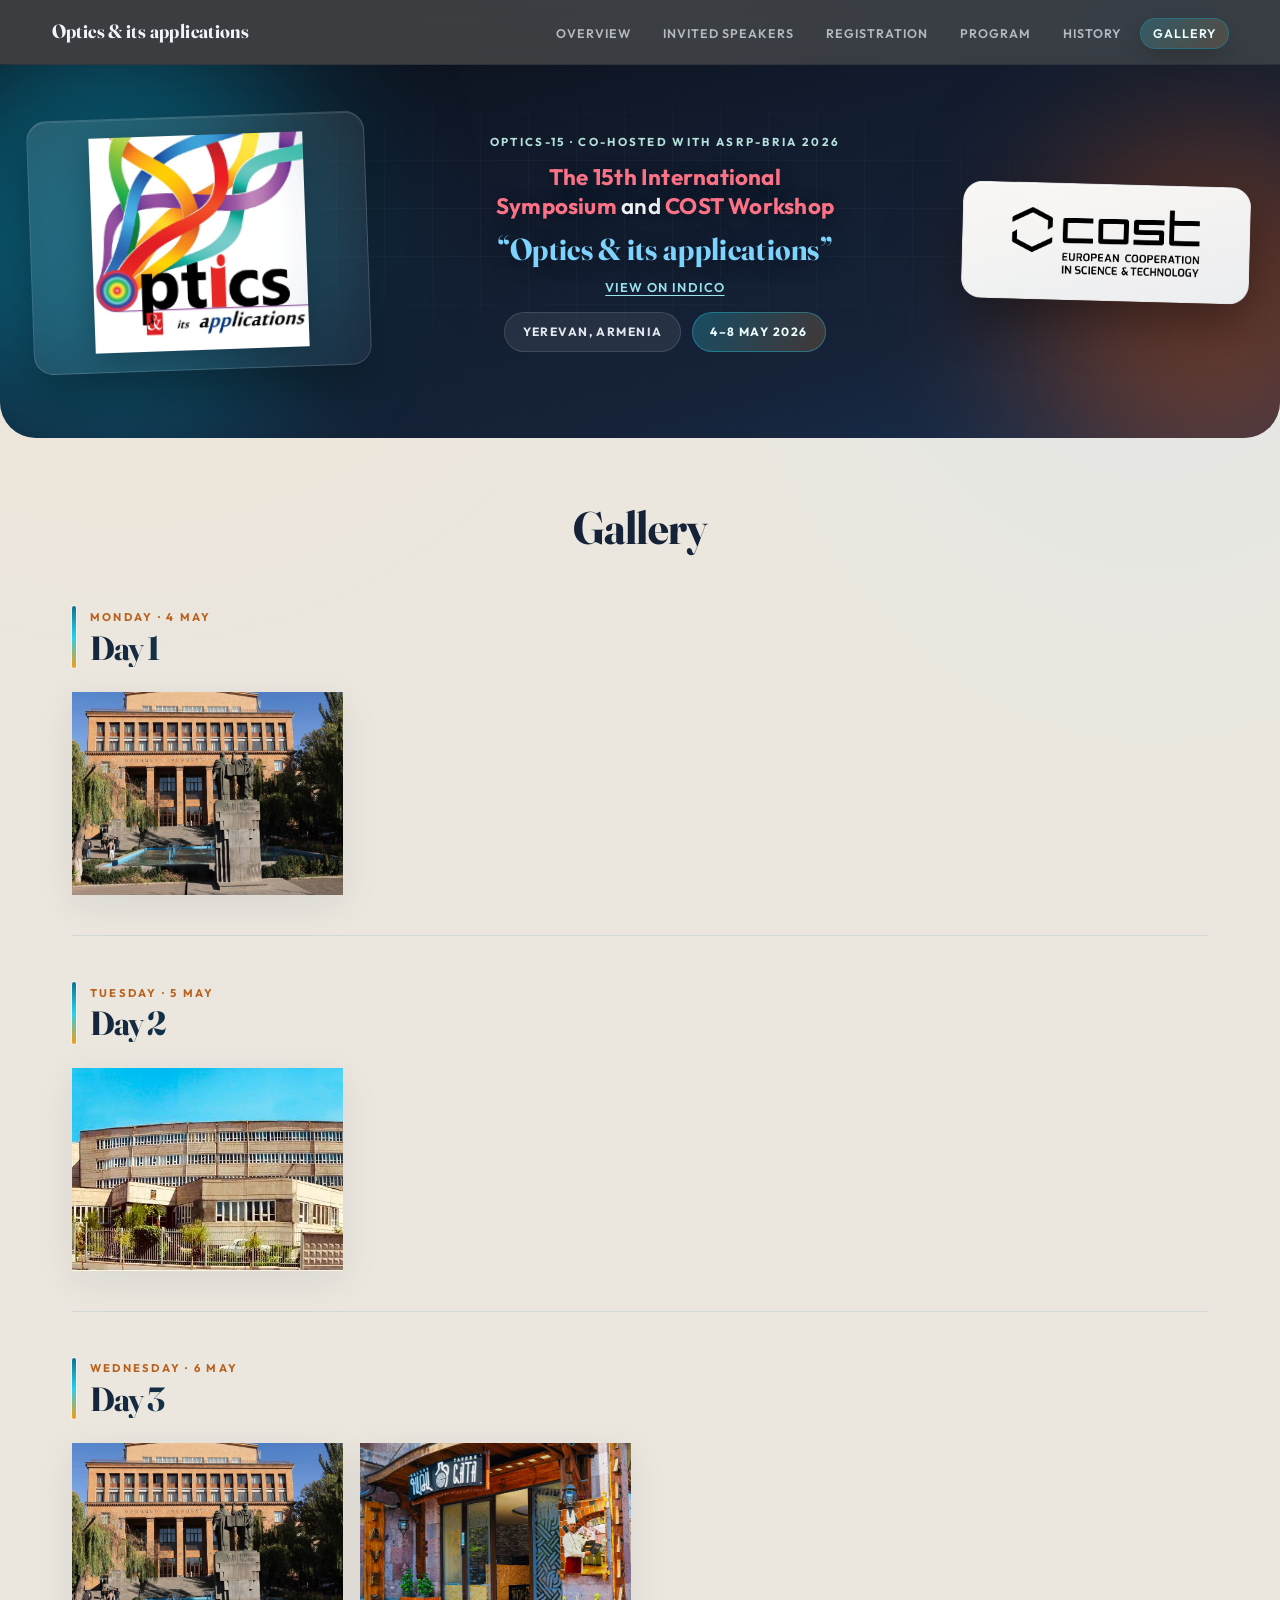
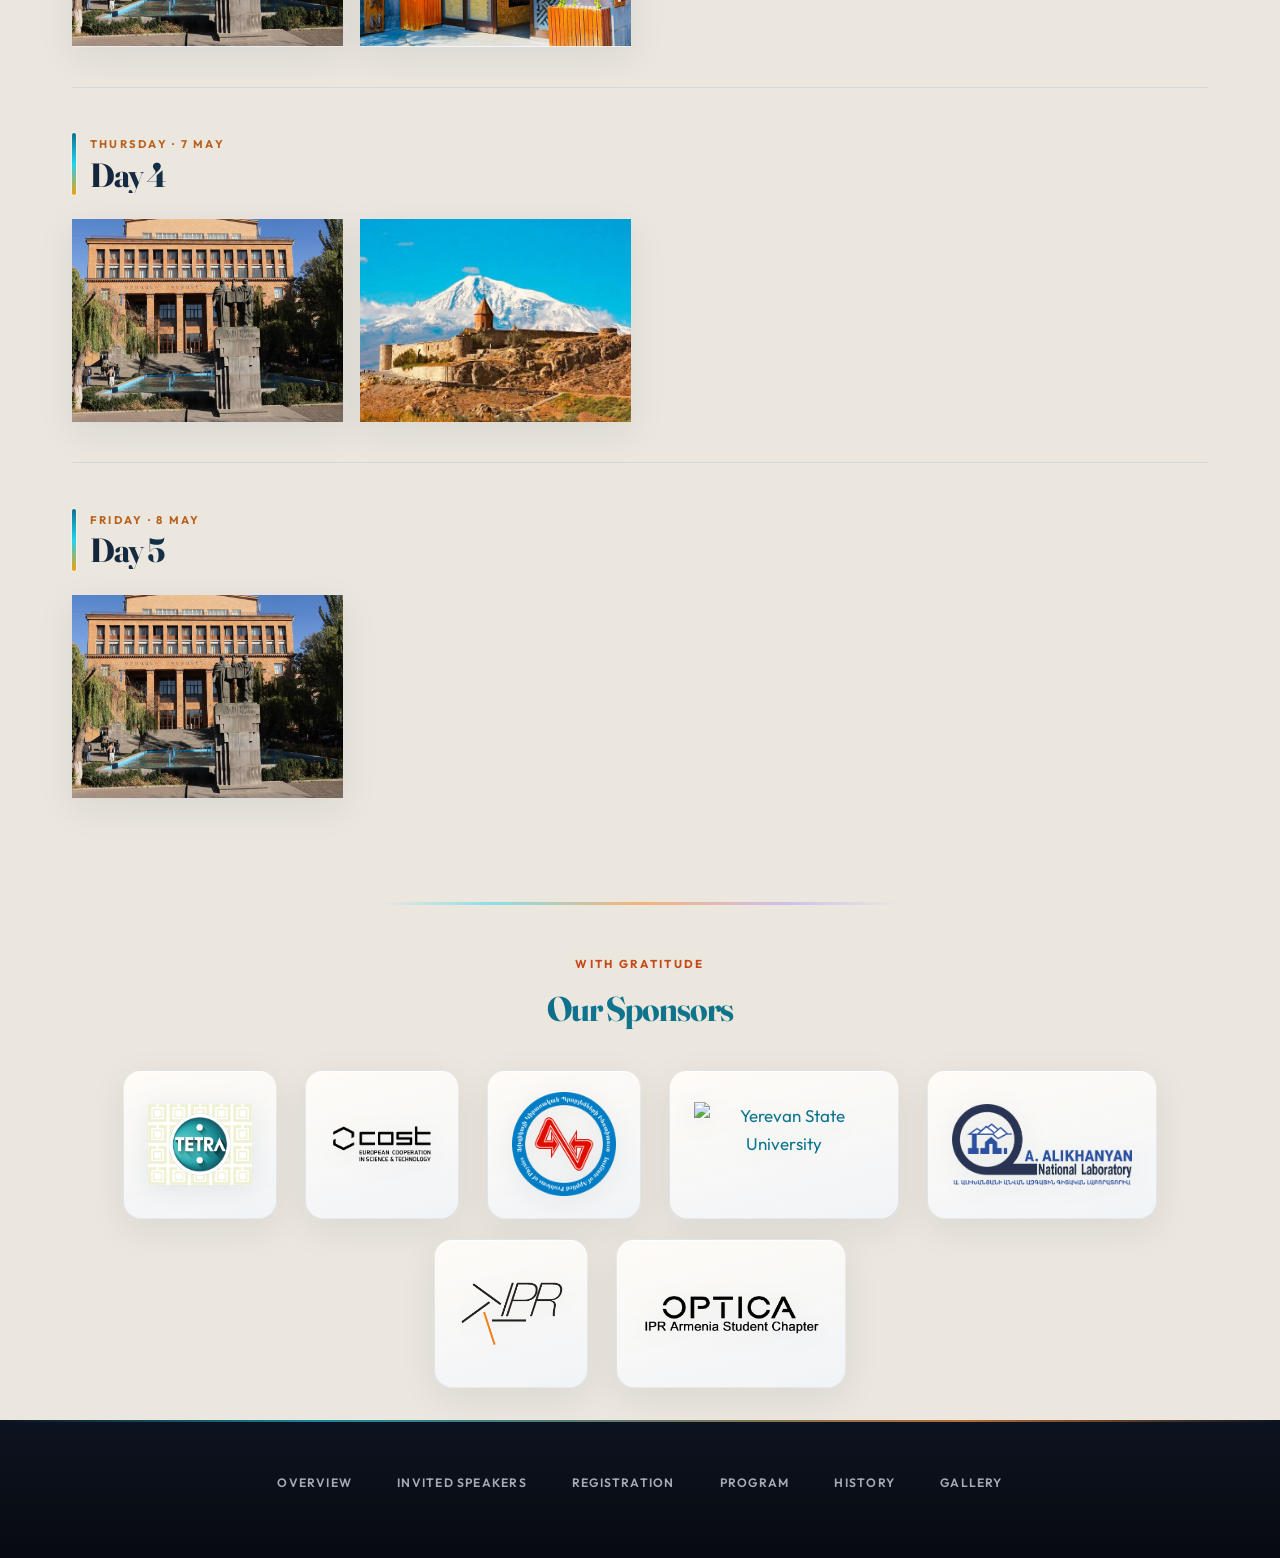
==== commit c5b92259: "Replace hero sidebar with optics & applications logo PNG Made-with: Cursor" ====
--- a/gallery.html
+++ b/gallery.html
@@ -43,13 +43,13 @@
           <div class="hero-grid hero-grid--optics">
             <div class="hero-panel hero-panel--tilt-left">
               <img
-                src="images/hero-asrp.jpg"
-                alt="ASRP — Alpic School for Radiation Physics"
+                src="images/hero-optics-logo.png"
+                alt="OPTICS symposium — optics &amp; its applications logo"
                 decoding="async"
                 fetchpriority="low"
                 loading="lazy"
                 width="400"
-                height="300"
+                height="400"
               />
             </div>
             <div class="hero-center hero-center--optics">
@@ -371,6 +371,6 @@
       </div>
     </footer>
 
-    <script src="js/main.js?v=6" defer></script>
+    <script src="js/main.js?v=8" defer></script>
   </body>
 </html>
